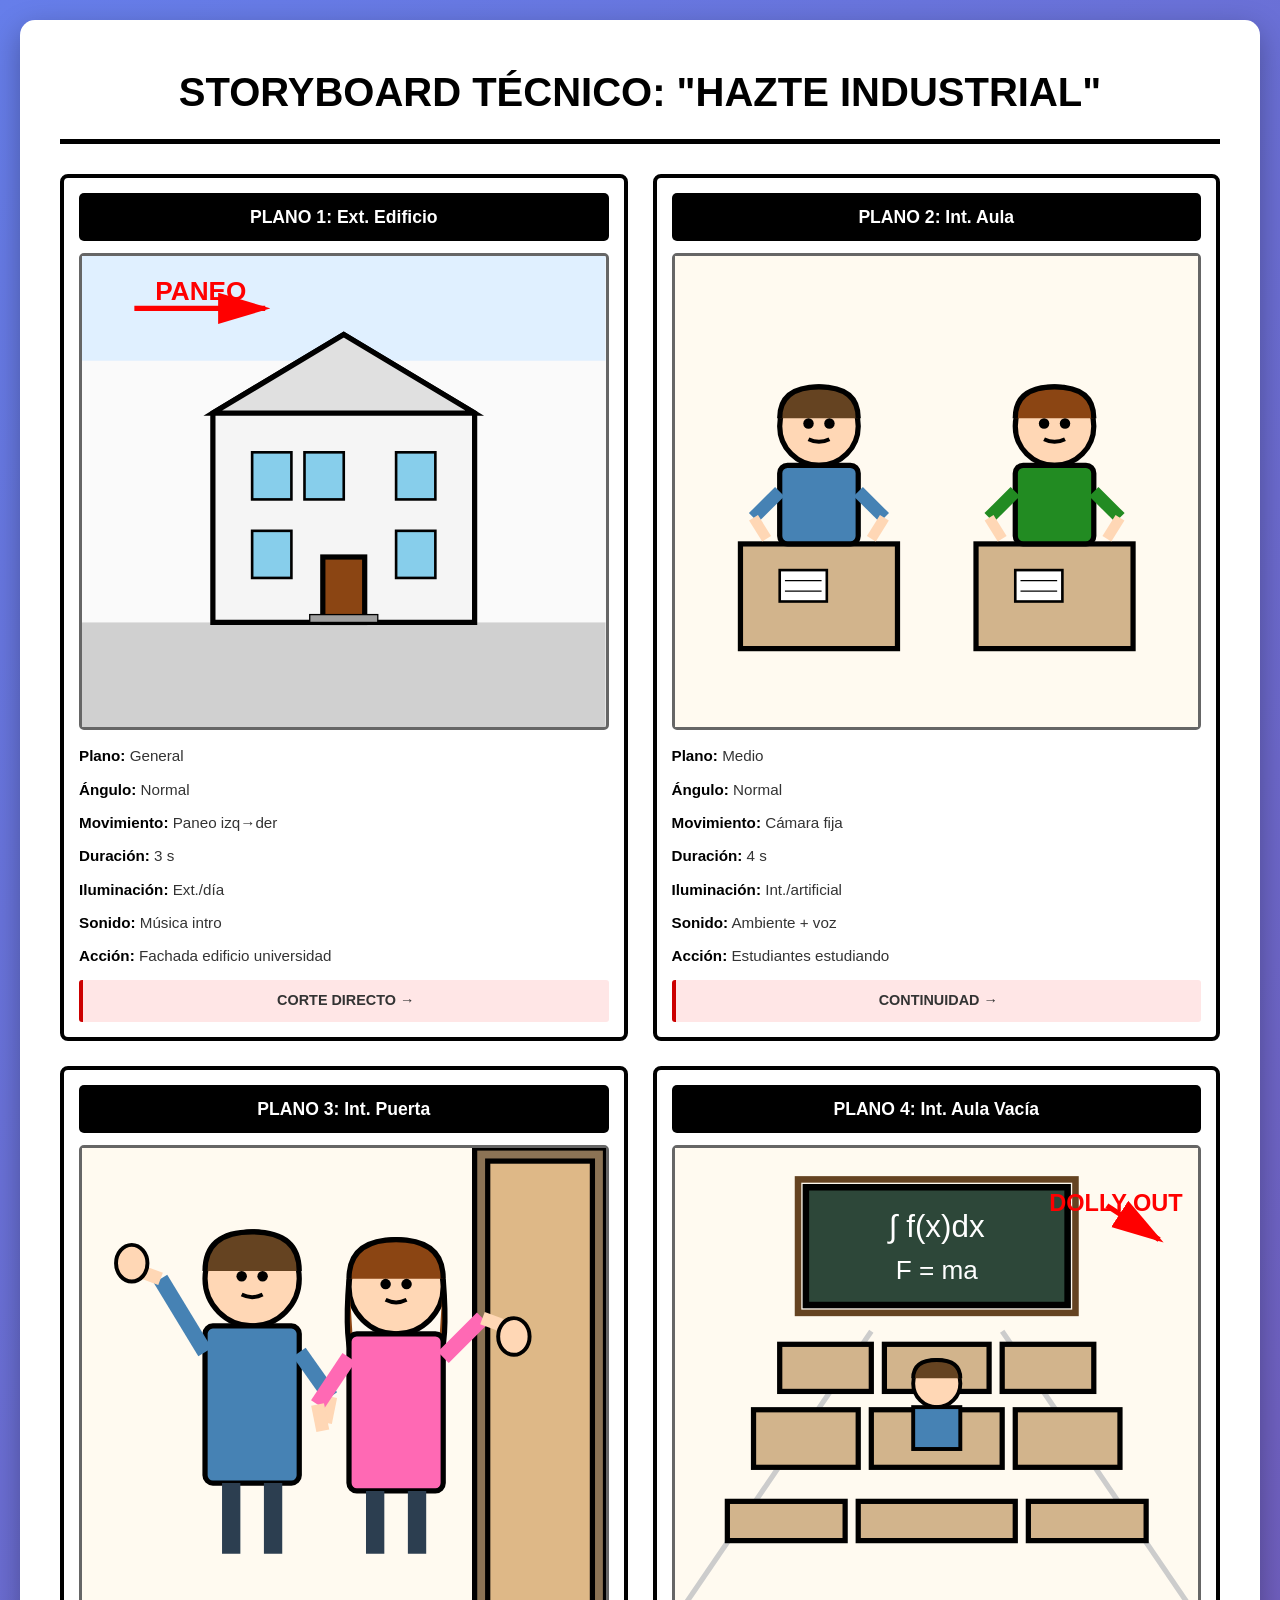
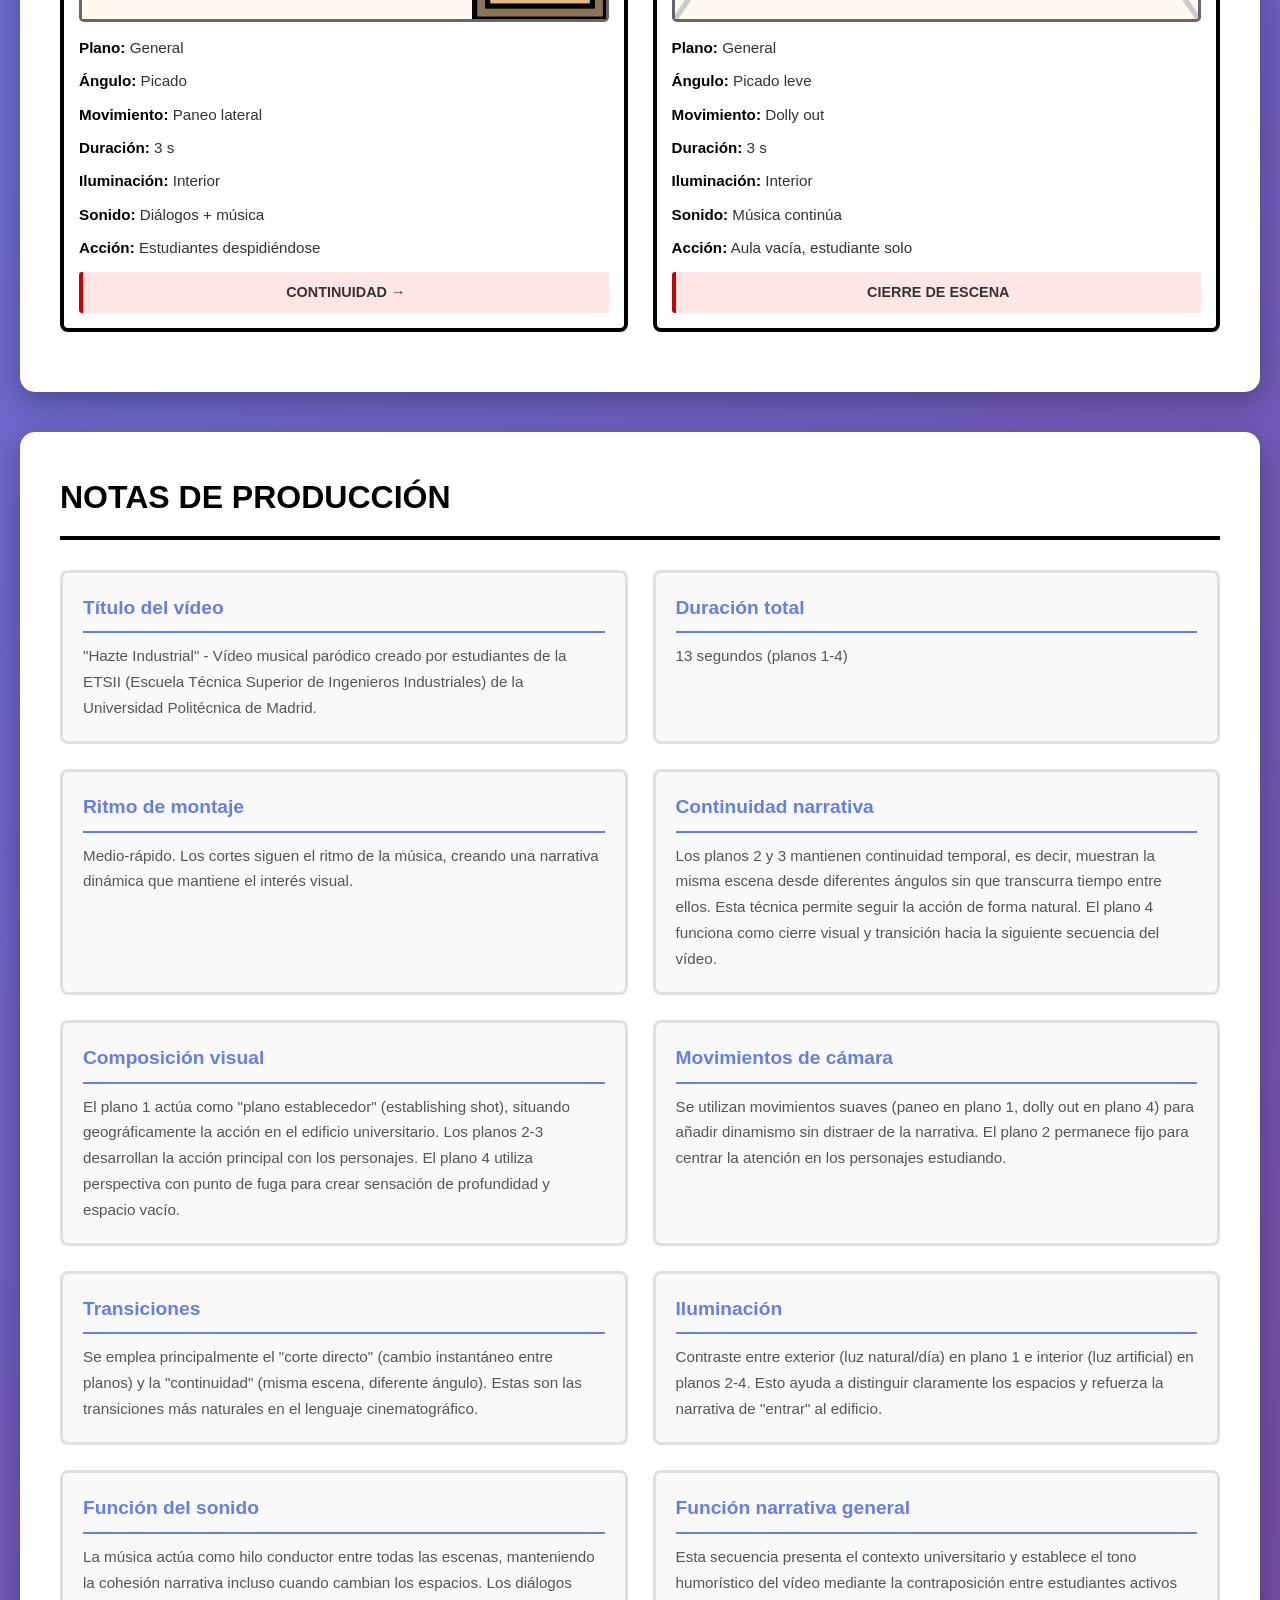
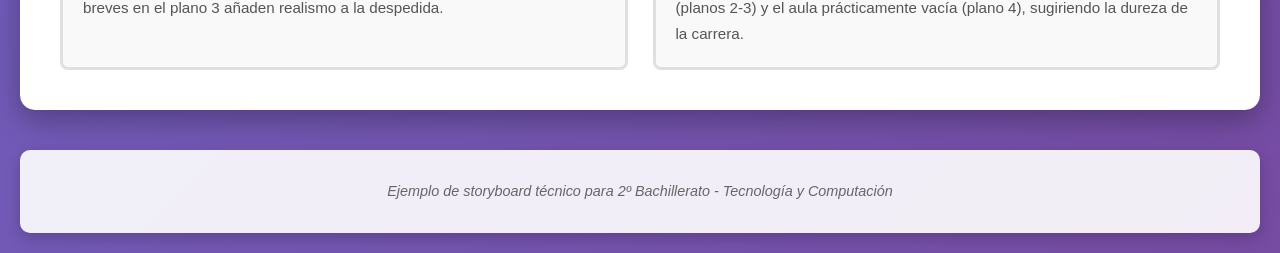
==== index.html @ 866056e3 "Add files via upload" ====
<!DOCTYPE html>
<html lang="es">
<head>
    <meta charset="UTF-8">
    <meta name="viewport" content="width=device-width, initial-scale=1.0">
    <title>Storyboard Técnico: "Hazte Industrial"</title>
    <link rel="stylesheet" href="styles.css">
</head>
<body>
    <div class="container">
        <!-- PÁGINA 1: VIÑETAS -->
        <section class="pagina-vinetas">
            <h1>STORYBOARD TÉCNICO: "Hazte Industrial"</h1>

            <div class="vinetas-container">
                <!-- VIÑETA 1 -->
                <div class="vineta">
                    <div class="vineta-header">PLANO 1: Ext. Edificio</div>
                    <div class="dibujo-container">
                        <svg viewBox="0 0 200 180">
                            <!-- Cielo -->
                            <rect x="0" y="0" width="200" height="40" fill="#e0f0ff"/>
                            <!-- Suelo -->
                            <rect x="0" y="140" width="200" height="40" fill="#d0d0d0"/>
                            <!-- Edificio -->
                            <polygon points="50,140 50,60 100,30 150,60 150,140" fill="#f5f5f5" stroke="#000" stroke-width="2"/>
                            <polygon points="50,60 100,30 150,60" fill="#e0e0e0" stroke="#000" stroke-width="2"/>
                            <!-- Ventanas -->
                            <rect x="65" y="75" width="15" height="18" fill="#87ceeb" stroke="#000" stroke-width="1"/>
                            <rect x="85" y="75" width="15" height="18" fill="#87ceeb" stroke="#000" stroke-width="1"/>
                            <rect x="120" y="75" width="15" height="18" fill="#87ceeb" stroke="#000" stroke-width="1"/>
                            <rect x="65" y="105" width="15" height="18" fill="#87ceeb" stroke="#000" stroke-width="1"/>
                            <rect x="120" y="105" width="15" height="18" fill="#87ceeb" stroke="#000" stroke-width="1"/>
                            <!-- Puerta -->
                            <rect x="92" y="115" width="16" height="25" fill="#8b4513" stroke="#000" stroke-width="2"/>
                            <!-- Escaleras -->
                            <rect x="87" y="137" width="26" height="3" fill="#a0a0a0" stroke="#000" stroke-width="0.5"/>
                            <!-- Flecha paneo -->
                            <line x1="20" y1="20" x2="70" y2="20" stroke="#f00" stroke-width="2" marker-end="url(#arrow1)"/>
                            <text x="28" y="17" fill="#f00" font-size="10" font-weight="bold">PANEO</text>
                            <defs>
                                <marker id="arrow1" markerWidth="10" markerHeight="10" refX="9" refY="3" orient="auto">
                                    <polygon points="0 0, 10 3, 0 6" fill="#f00"/>
                                </marker>
                            </defs>
                        </svg>
                    </div>
                    <div class="vineta-info">
                        <p><strong>Plano:</strong> General</p>
                        <p><strong>Ángulo:</strong> Normal</p>
                        <p><strong>Movimiento:</strong> Paneo izq→der</p>
                        <p><strong>Duración:</strong> 3 s</p>
                        <p><strong>Iluminación:</strong> Ext./día</p>
                        <p><strong>Sonido:</strong> Música intro</p>
                        <p><strong>Acción:</strong> Fachada edificio universidad</p>
                        <div class="transicion">CORTE DIRECTO →</div>
                    </div>
                </div>

                <!-- VIÑETA 2 -->
                <div class="vineta">
                    <div class="vineta-header">PLANO 2: Int. Aula</div>
                    <div class="dibujo-container">
                        <svg viewBox="0 0 200 180">
                            <!-- Fondo -->
                            <rect x="0" y="0" width="200" height="180" fill="#fffaf0"/>
                            <!-- Mesa izq -->
                            <rect x="25" y="110" width="60" height="40" fill="#d2b48c" stroke="#000" stroke-width="2"/>
                            <!-- Mesa der -->
                            <rect x="115" y="110" width="60" height="40" fill="#d2b48c" stroke="#000" stroke-width="2"/>
                            
                            <!-- Estudiante 1 -->
                            <circle cx="55" cy="65" r="15" fill="#ffd7b5" stroke="#000" stroke-width="2"/>
                            <path d="M 40 62 Q 40 50 55 50 Q 70 50 70 62" fill="#654321" stroke="#000" stroke-width="2"/>
                            <circle cx="51" cy="64" r="2" fill="#000"/>
                            <circle cx="59" cy="64" r="2" fill="#000"/>
                            <path d="M 51 70 Q 55 72 59 70" stroke="#000" stroke-width="1.5" fill="none"/>
                            <rect x="40" y="80" width="30" height="30" fill="#4682b4" stroke="#000" stroke-width="2" rx="3"/>
                            <line x1="40" y1="90" x2="30" y2="100" stroke="#4682b4" stroke-width="5"/>
                            <line x1="30" y1="100" x2="35" y2="108" stroke="#ffd7b5" stroke-width="4"/>
                            <line x1="70" y1="90" x2="80" y2="100" stroke="#4682b4" stroke-width="5"/>
                            <line x1="80" y1="100" x2="75" y2="108" stroke="#ffd7b5" stroke-width="4"/>
                            
                            <!-- Estudiante 2 -->
                            <circle cx="145" cy="65" r="15" fill="#ffd7b5" stroke="#000" stroke-width="2"/>
                            <path d="M 130 62 Q 130 50 145 50 Q 160 50 160 62" fill="#8b4513" stroke="#000" stroke-width="2"/>
                            <circle cx="141" cy="64" r="2" fill="#000"/>
                            <circle cx="149" cy="64" r="2" fill="#000"/>
                            <path d="M 141 70 Q 145 72 149 70" stroke="#000" stroke-width="1.5" fill="none"/>
                            <rect x="130" y="80" width="30" height="30" fill="#228b22" stroke="#000" stroke-width="2" rx="3"/>
                            <line x1="130" y1="90" x2="120" y2="100" stroke="#228b22" stroke-width="5"/>
                            <line x1="120" y1="100" x2="125" y2="108" stroke="#ffd7b5" stroke-width="4"/>
                            <line x1="160" y1="90" x2="170" y2="100" stroke="#228b22" stroke-width="5"/>
                            <line x1="170" y1="100" x2="165" y2="108" stroke="#ffd7b5" stroke-width="4"/>
                            
                            <!-- Papeles -->
                            <rect x="40" y="120" width="18" height="12" fill="#fff" stroke="#000" stroke-width="1"/>
                            <rect x="130" y="120" width="18" height="12" fill="#fff" stroke="#000" stroke-width="1"/>
                            <line x1="42" y1="124" x2="56" y2="124" stroke="#000" stroke-width="0.5"/>
                            <line x1="42" y1="128" x2="56" y2="128" stroke="#000" stroke-width="0.5"/>
                            <line x1="132" y1="124" x2="146" y2="124" stroke="#000" stroke-width="0.5"/>
                            <line x1="132" y1="128" x2="146" y2="128" stroke="#000" stroke-width="0.5"/>
                        </svg>
                    </div>
                    <div class="vineta-info">
                        <p><strong>Plano:</strong> Medio</p>
                        <p><strong>Ángulo:</strong> Normal</p>
                        <p><strong>Movimiento:</strong> Cámara fija</p>
                        <p><strong>Duración:</strong> 4 s</p>
                        <p><strong>Iluminación:</strong> Int./artificial</p>
                        <p><strong>Sonido:</strong> Ambiente + voz</p>
                        <p><strong>Acción:</strong> Estudiantes estudiando</p>
                        <div class="transicion">CONTINUIDAD →</div>
                    </div>
                </div>

                <!-- VIÑETA 3 -->
                <div class="vineta">
                    <div class="vineta-header">PLANO 3: Int. Puerta</div>
                    <div class="dibujo-container">
                        <svg viewBox="0 0 200 180">
                            <!-- Fondo -->
                            <rect x="0" y="0" width="200" height="180" fill="#fffaf0"/>
                            <!-- Puerta -->
                            <rect x="150" y="0" width="50" height="180" fill="#8b7355" stroke="#000" stroke-width="2"/>
                            <rect x="155" y="5" width="40" height="170" fill="#deb887" stroke="#000" stroke-width="2"/>
                            
                            <!-- Chico izq -->
                            <circle cx="65" cy="50" r="18" fill="#ffd7b5" stroke="#000" stroke-width="2"/>
                            <path d="M 47 47 Q 47 32 65 32 Q 83 32 83 47" fill="#654321" stroke="#000" stroke-width="2"/>
                            <circle cx="61" cy="49" r="2" fill="#000"/>
                            <circle cx="69" cy="49" r="2" fill="#000"/>
                            <path d="M 61 56 Q 65 58 69 56" stroke="#000" stroke-width="1.5" fill="none"/>
                            <rect x="47" y="68" width="36" height="60" fill="#4682b4" stroke="#000" stroke-width="2" rx="3"/>
                            <!-- Brazo saludando -->
                            <line x1="47" y1="78" x2="30" y2="50" stroke="#4682b4" stroke-width="6"/>
                            <line x1="30" y1="50" x2="22" y2="47" stroke="#ffd7b5" stroke-width="5"/>
                            <ellipse cx="19" cy="44" rx="6" ry="7" fill="#ffd7b5" stroke="#000" stroke-width="1.5"/>
                            <line x1="83" y1="78" x2="95" y2="95" stroke="#4682b4" stroke-width="6"/>
                            <line x1="95" y1="95" x2="93" y2="105" stroke="#ffd7b5" stroke-width="5"/>
                            <!-- Piernas -->
                            <line x1="57" y1="128" x2="57" y2="155" stroke="#2c3e50" stroke-width="7"/>
                            <line x1="73" y1="128" x2="73" y2="155" stroke="#2c3e50" stroke-width="7"/>
                            
                            <!-- Chica der -->
                            <circle cx="120" cy="53" r="18" fill="#ffd7b5" stroke="#000" stroke-width="2"/>
                            <path d="M 102 50 Q 102 35 120 35 Q 138 35 138 50" fill="#8b4513" stroke="#000" stroke-width="2"/>
                            <path d="M 102 50 Q 100 75 104 82" fill="#8b4513" stroke="#000" stroke-width="2"/>
                            <path d="M 138 50 Q 140 75 136 82" fill="#8b4513" stroke="#000" stroke-width="2"/>
                            <circle cx="116" cy="52" r="2" fill="#000"/>
                            <circle cx="124" cy="52" r="2" fill="#000"/>
                            <path d="M 116 58 Q 120 60 124 58" stroke="#000" stroke-width="1.5" fill="none"/>
                            <rect x="102" y="71" width="36" height="60" fill="#ff69b4" stroke="#000" stroke-width="2" rx="3"/>
                            <!-- Brazo saludando -->
                            <line x1="138" y1="80" x2="153" y2="65" stroke="#ff69b4" stroke-width="6"/>
                            <line x1="153" y1="65" x2="161" y2="68" stroke="#ffd7b5" stroke-width="5"/>
                            <ellipse cx="165" cy="72" rx="6" ry="7" fill="#ffd7b5" stroke="#000" stroke-width="1.5"/>
                            <line x1="102" y1="80" x2="90" y2="98" stroke="#ff69b4" stroke-width="6"/>
                            <line x1="90" y1="98" x2="92" y2="108" stroke="#ffd7b5" stroke-width="5"/>
                            <!-- Piernas -->
                            <line x1="112" y1="131" x2="112" y2="155" stroke="#2c3e50" stroke-width="7"/>
                            <line x1="128" y1="131" x2="128" y2="155" stroke="#2c3e50" stroke-width="7"/>
                        </svg>
                    </div>
                    <div class="vineta-info">
                        <p><strong>Plano:</strong> General</p>
                        <p><strong>Ángulo:</strong> Picado</p>
                        <p><strong>Movimiento:</strong> Paneo lateral</p>
                        <p><strong>Duración:</strong> 3 s</p>
                        <p><strong>Iluminación:</strong> Interior</p>
                        <p><strong>Sonido:</strong> Diálogos + música</p>
                        <p><strong>Acción:</strong> Estudiantes despidiéndose</p>
                        <div class="transicion">CONTINUIDAD →</div>
                    </div>
                </div>

                <!-- VIÑETA 4 -->
                <div class="vineta">
                    <div class="vineta-header">PLANO 4: Int. Aula Vacía</div>
                    <div class="dibujo-container">
                        <svg viewBox="0 0 200 180">
                            <!-- Fondo -->
                            <rect x="0" y="0" width="200" height="180" fill="#fffaf0"/>
                            <!-- Pizarra -->
                            <rect x="50" y="15" width="100" height="45" fill="#2d4739" stroke="#000" stroke-width="2.5"/>
                            <rect x="47" y="12" width="106" height="51" fill="none" stroke="#654321" stroke-width="2.5"/>
                            <text x="100" y="34" text-anchor="middle" fill="#fff" font-size="12">∫ f(x)dx</text>
                            <text x="100" y="50" text-anchor="middle" fill="#fff" font-size="10">F = ma</text>
                            
                            <!-- Líneas perspectiva -->
                            <line x1="0" y1="180" x2="75" y2="70" stroke="#ccc" stroke-width="2"/>
                            <line x1="200" y1="180" x2="125" y2="70" stroke="#ccc" stroke-width="2"/>
                            
                            <!-- Pupitres fila 1 -->
                            <rect x="40" y="75" width="35" height="18" fill="#d2b48c" stroke="#000" stroke-width="2"/>
                            <rect x="80" y="75" width="40" height="18" fill="#d2b48c" stroke="#000" stroke-width="2"/>
                            <rect x="125" y="75" width="35" height="18" fill="#d2b48c" stroke="#000" stroke-width="2"/>
                            
                            <!-- Pupitres fila 2 -->
                            <rect x="30" y="100" width="40" height="22" fill="#d2b48c" stroke="#000" stroke-width="2"/>
                            <rect x="75" y="100" width="50" height="22" fill="#d2b48c" stroke="#000" stroke-width="2"/>
                            <rect x="130" y="100" width="40" height="22" fill="#d2b48c" stroke="#000" stroke-width="2"/>
                            
                            <!-- Pupitres fila 3 -->
                            <rect x="20" y="135" width="45" height="15" fill="#d2b48c" stroke="#000" stroke-width="2"/>
                            <rect x="70" y="135" width="60" height="15" fill="#d2b48c" stroke="#000" stroke-width="2"/>
                            <rect x="135" y="135" width="45" height="15" fill="#d2b48c" stroke="#000" stroke-width="2"/>
                            
                            <!-- Estudiante solo -->
                            <circle cx="100" cy="90" r="9" fill="#ffd7b5" stroke="#000" stroke-width="1.5"/>
                            <path d="M 91 88 Q 91 81 100 81 Q 109 81 109 88" fill="#654321" stroke="#000" stroke-width="1.5"/>
                            <rect x="91" y="99" width="18" height="16" fill="#4682b4" stroke="#000" stroke-width="1.5"/>
                            
                            <!-- Flecha dolly -->
                            <line x1="165" y1="22" x2="185" y2="35" stroke="#f00" stroke-width="2" marker-end="url(#arrow4)"/>
                            <text x="143" y="24" fill="#f00" font-size="9" font-weight="bold">DOLLY OUT</text>
                            <defs>
                                <marker id="arrow4" markerWidth="10" markerHeight="10" refX="9" refY="3" orient="auto">
                                    <polygon points="0 0, 10 3, 0 6" fill="#f00"/>
                                </marker>
                            </defs>
                        </svg>
                    </div>
                    <div class="vineta-info">
                        <p><strong>Plano:</strong> General</p>
                        <p><strong>Ángulo:</strong> Picado leve</p>
                        <p><strong>Movimiento:</strong> Dolly out</p>
                        <p><strong>Duración:</strong> 3 s</p>
                        <p><strong>Iluminación:</strong> Interior</p>
                        <p><strong>Sonido:</strong> Música continúa</p>
                        <p><strong>Acción:</strong> Aula vacía, estudiante solo</p>
                        <div class="transicion">CIERRE DE ESCENA</div>
                    </div>
                </div>
            </div>
        </section>

        <!-- SECCIÓN: NOTAS DE PRODUCCIÓN -->
        <section class="pagina-notas">
            <h2>Notas de Producción</h2>
            <div class="notas-grid">
                <div class="nota-item">
                    <h3>Título del vídeo</h3>
                    <p>"Hazte Industrial" - Vídeo musical paródico creado por estudiantes de la ETSII (Escuela Técnica Superior de Ingenieros Industriales) de la Universidad Politécnica de Madrid.</p>
                </div>

                <div class="nota-item">
                    <h3>Duración total</h3>
                    <p>13 segundos (planos 1-4)</p>
                </div>

                <div class="nota-item">
                    <h3>Ritmo de montaje</h3>
                    <p>Medio-rápido. Los cortes siguen el ritmo de la música, creando una narrativa dinámica que mantiene el interés visual.</p>
                </div>

                <div class="nota-item">
                    <h3>Continuidad narrativa</h3>
                    <p>Los planos 2 y 3 mantienen continuidad temporal, es decir, muestran la misma escena desde diferentes ángulos sin que transcurra tiempo entre ellos. Esta técnica permite seguir la acción de forma natural. El plano 4 funciona como cierre visual y transición hacia la siguiente secuencia del vídeo.</p>
                </div>

                <div class="nota-item">
                    <h3>Composición visual</h3>
                    <p>El plano 1 actúa como "plano establecedor" (establishing shot), situando geográficamente la acción en el edificio universitario. Los planos 2-3 desarrollan la acción principal con los personajes. El plano 4 utiliza perspectiva con punto de fuga para crear sensación de profundidad y espacio vacío.</p>
                </div>

                <div class="nota-item">
                    <h3>Movimientos de cámara</h3>
                    <p>Se utilizan movimientos suaves (paneo en plano 1, dolly out en plano 4) para añadir dinamismo sin distraer de la narrativa. El plano 2 permanece fijo para centrar la atención en los personajes estudiando.</p>
                </div>

                <div class="nota-item">
                    <h3>Transiciones</h3>
                    <p>Se emplea principalmente el "corte directo" (cambio instantáneo entre planos) y la "continuidad" (misma escena, diferente ángulo). Estas son las transiciones más naturales en el lenguaje cinematográfico.</p>
                </div>

                <div class="nota-item">
                    <h3>Iluminación</h3>
                    <p>Contraste entre exterior (luz natural/día) en plano 1 e interior (luz artificial) en planos 2-4. Esto ayuda a distinguir claramente los espacios y refuerza la narrativa de "entrar" al edificio.</p>
                </div>

                <div class="nota-item">
                    <h3>Función del sonido</h3>
                    <p>La música actúa como hilo conductor entre todas las escenas, manteniendo la cohesión narrativa incluso cuando cambian los espacios. Los diálogos breves en el plano 3 añaden realismo a la despedida.</p>
                </div>

                <div class="nota-item">
                    <h3>Función narrativa general</h3>
                    <p>Esta secuencia presenta el contexto universitario y establece el tono humorístico del vídeo mediante la contraposición entre estudiantes activos (planos 2-3) y el aula prácticamente vacía (plano 4), sugiriendo la dureza de la carrera.</p>
                </div>
            </div>
        </section>

        <footer>
            <p>Ejemplo de storyboard técnico para 2º Bachillerato - Tecnología y Computación</p>
        </footer>
    </div>
</body>
</html>
---- styles.css ----
* {
    margin: 0;
    padding: 0;
    box-sizing: border-box;
}

body {
    font-family: 'Arial', 'Helvetica', sans-serif;
    background: linear-gradient(135deg, #667eea 0%, #764ba2 100%);
    color: #333;
    line-height: 1.6;
}

.container {
    max-width: 1600px;
    margin: 0 auto;
    padding: 20px;
}

/* PÁGINA DE VIÑETAS */
.pagina-vinetas {
    background-color: #fff;
    border-radius: 15px;
    padding: 40px;
    margin-bottom: 40px;
    box-shadow: 0 10px 30px rgba(0, 0, 0, 0.3);
}

h1 {
    text-align: center;
    font-size: 2.5rem;
    margin-bottom: 30px;
    text-transform: uppercase;
    border-bottom: 5px solid #000;
    padding-bottom: 15px;
    color: #000;
}

.vinetas-container {
    display: grid;
    grid-template-columns: repeat(4, 1fr);
    gap: 25px;
    margin-bottom: 20px;
}

.vineta {
    border: 4px solid #000;
    background-color: #fff;
    padding: 15px;
    border-radius: 8px;
    transition: transform 0.3s ease, box-shadow 0.3s ease;
}

.vineta:hover {
    transform: translateY(-5px);
    box-shadow: 0 8px 20px rgba(0, 0, 0, 0.2);
}

.vineta-header {
    font-weight: bold;
    font-size: 1.1rem;
    margin-bottom: 12px;
    background-color: #000;
    color: #fff;
    padding: 10px;
    text-align: center;
    border-radius: 5px;
}

.dibujo-container {
    border: 3px solid #666;
    background-color: #fafafa;
    min-height: 400px;
    margin-bottom: 12px;
    display: flex;
    align-items: center;
    justify-content: center;
    border-radius: 5px;
}

.dibujo-container svg {
    width: 100%;
    height: 100%;
}

.vineta-info {
    font-size: 0.95rem;
    line-height: 1.8;
}

.vineta-info p {
    margin: 6px 0;
}

.vineta-info strong {
    font-weight: bold;
    color: #000;
}

.transicion {
    background-color: #ffe6e6;
    padding: 8px;
    margin-top: 10px;
    border-left: 4px solid #c00;
    font-weight: bold;
    font-size: 0.9rem;
    text-align: center;
    border-radius: 3px;
}

/* PÁGINA DE NOTAS */
.pagina-notas {
    background-color: #fff;
    border-radius: 15px;
    padding: 40px;
    margin-bottom: 40px;
    box-shadow: 0 10px 30px rgba(0, 0, 0, 0.3);
}

.pagina-notas h2 {
    font-size: 2rem;
    margin-bottom: 30px;
    border-bottom: 4px solid #000;
    padding-bottom: 12px;
    text-transform: uppercase;
    color: #000;
}

.notas-grid {
    display: grid;
    grid-template-columns: repeat(2, 1fr);
    gap: 25px;
}

.nota-item {
    background-color: #f9f9f9;
    border: 3px solid #e0e0e0;
    border-radius: 8px;
    padding: 20px;
    transition: transform 0.3s ease, box-shadow 0.3s ease;
}

.nota-item:hover {
    transform: translateY(-3px);
    box-shadow: 0 5px 15px rgba(0, 0, 0, 0.1);
    border-color: #667eea;
}

.nota-item h3 {
    font-size: 1.2rem;
    margin-bottom: 10px;
    color: #667eea;
    border-bottom: 2px solid #667eea;
    padding-bottom: 8px;
}

.nota-item p {
    font-size: 0.95rem;
    line-height: 1.7;
    color: #555;
}

/* FOOTER */
footer {
    text-align: center;
    padding: 30px;
    background-color: rgba(255, 255, 255, 0.9);
    border-radius: 10px;
    margin-top: 20px;
    box-shadow: 0 5px 15px rgba(0, 0, 0, 0.2);
}

footer p {
    font-size: 0.9rem;
    color: #666;
    font-style: italic;
}

/* RESPONSIVE DESIGN */
@media (max-width: 1400px) {
    .vinetas-container {
        grid-template-columns: repeat(2, 1fr);
    }
}

@media (max-width: 768px) {
    .vinetas-container {
        grid-template-columns: 1fr;
    }
    
    .notas-grid {
        grid-template-columns: 1fr;
    }
    
    h1 {
        font-size: 1.8rem;
    }
    
    .pagina-vinetas,
    .pagina-notas {
        padding: 20px;
    }
    
    .dibujo-container {
        min-height: 300px;
    }
}

@media (max-width: 480px) {
    .container {
        padding: 10px;
    }
    
    h1 {
        font-size: 1.4rem;
    }
    
    .vineta-header {
        font-size: 0.9rem;
    }
    
    .vineta-info {
        font-size: 0.85rem;
    }
}

/* ANIMACIONES */
@keyframes fadeIn {
    from {
        opacity: 0;
        transform: translateY(20px);
    }
    to {
        opacity: 1;
        transform: translateY(0);
    }
}

.vineta,
.nota-item {
    animation: fadeIn 0.5s ease-in-out;
}

/* IMPRESIÓN */
@media print {
    body {
        background: white;
    }
    
    .pagina-vinetas,
    .pagina-notas {
        box-shadow: none;
        page-break-inside: avoid;
    }
    
    .vineta:hover,
    .nota-item:hover {
        transform: none;
        box-shadow: none;
    }
}
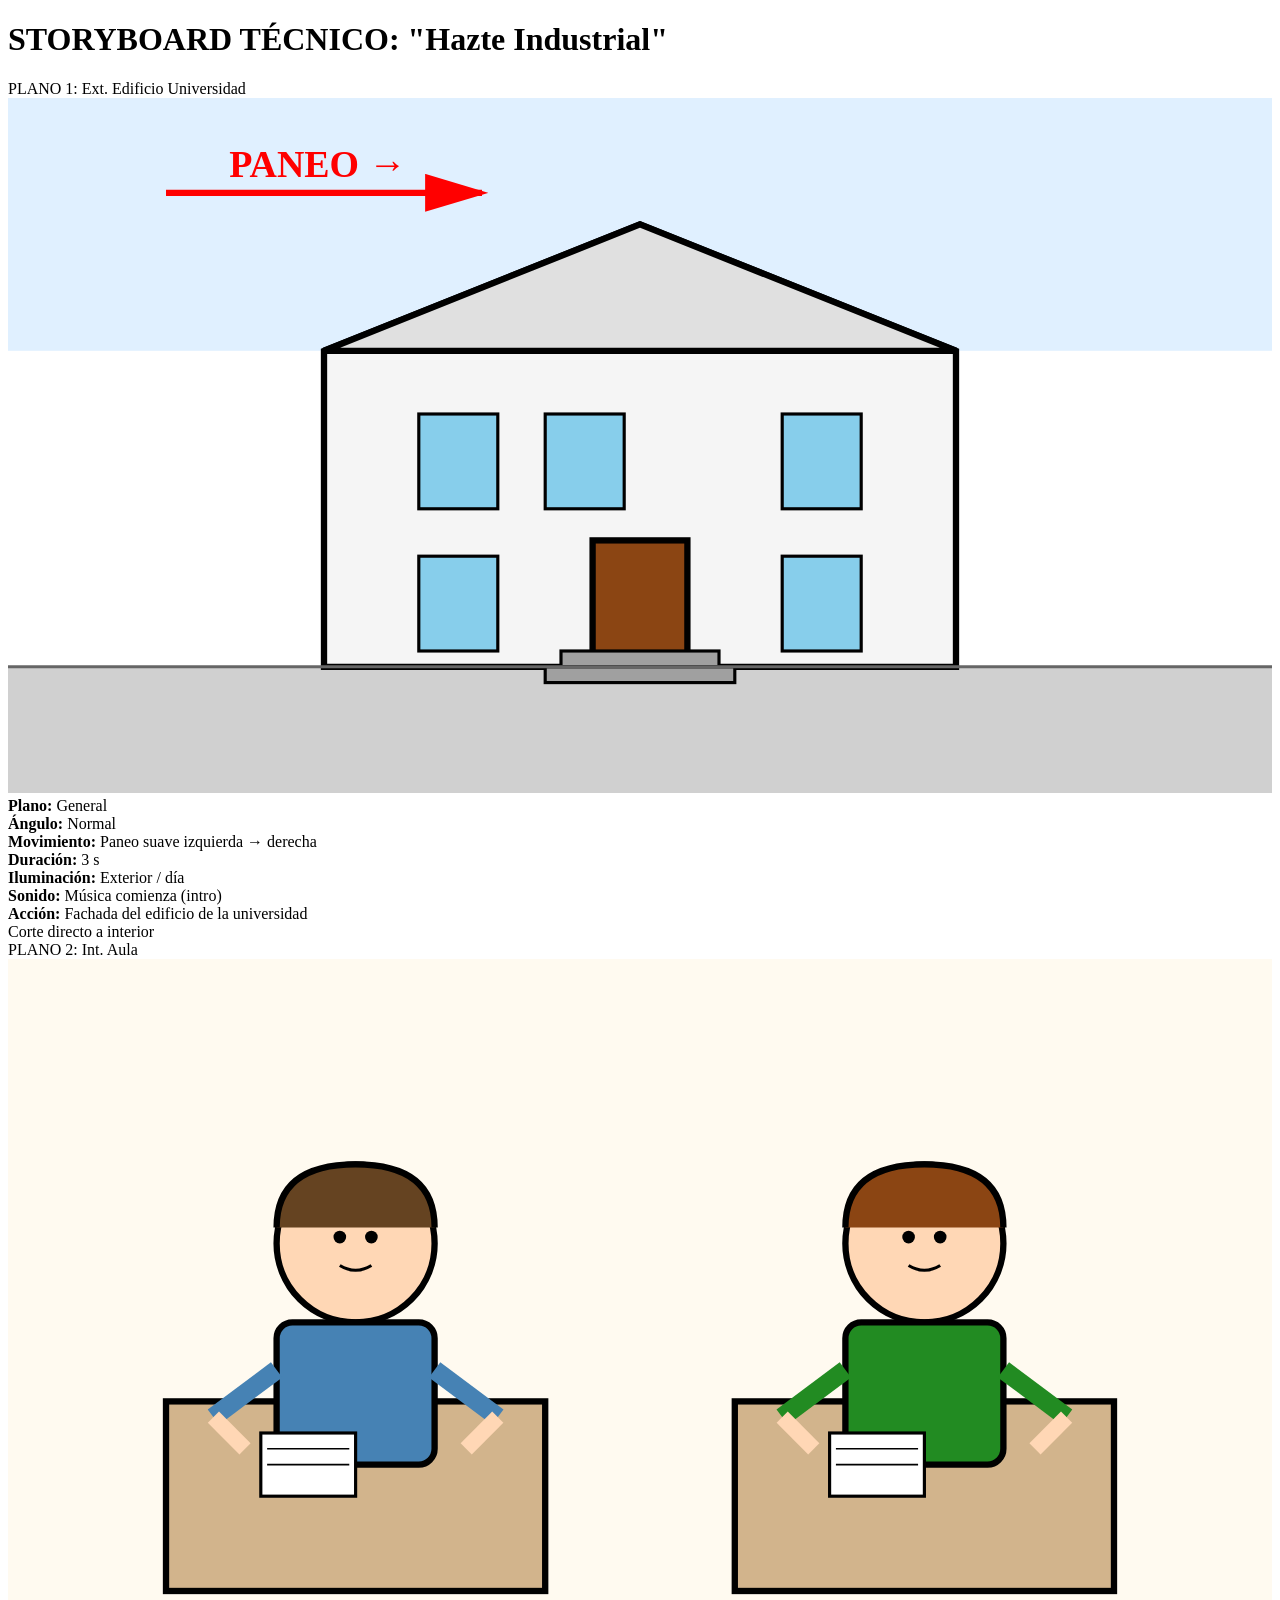
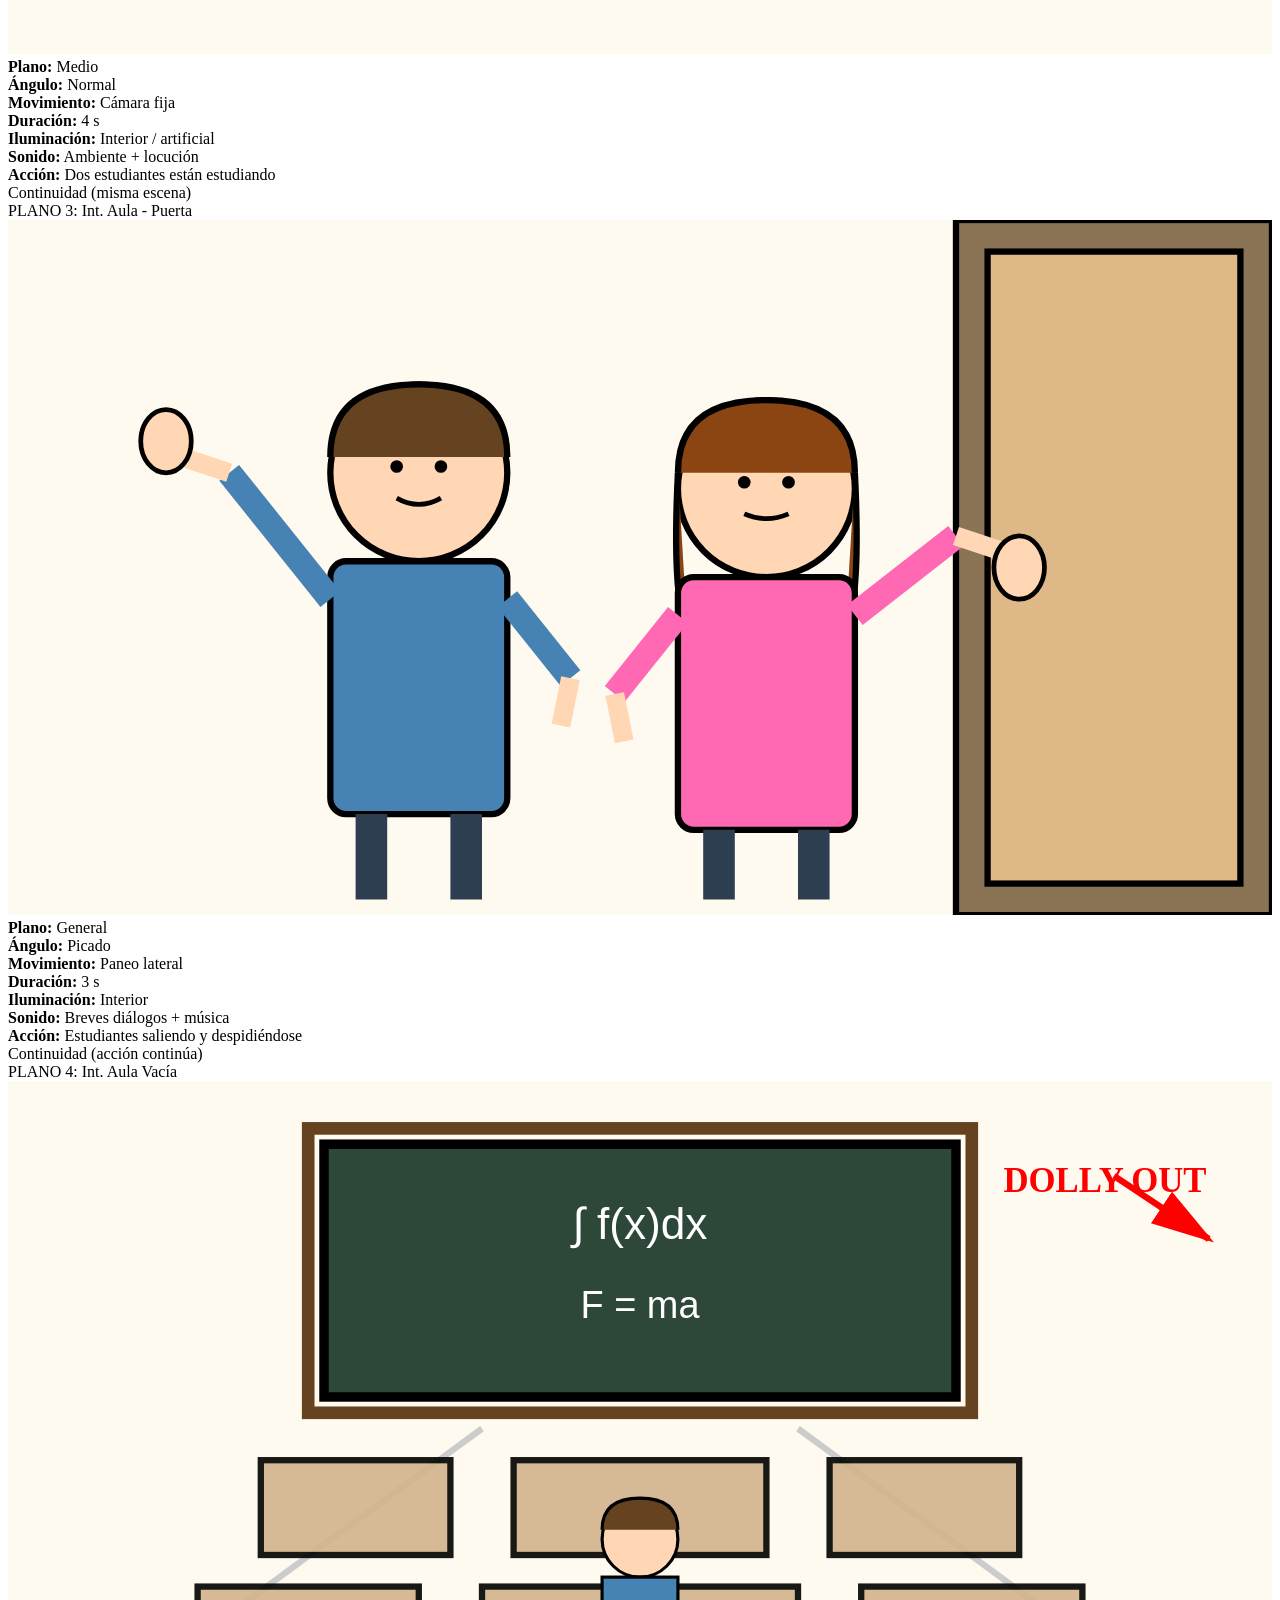
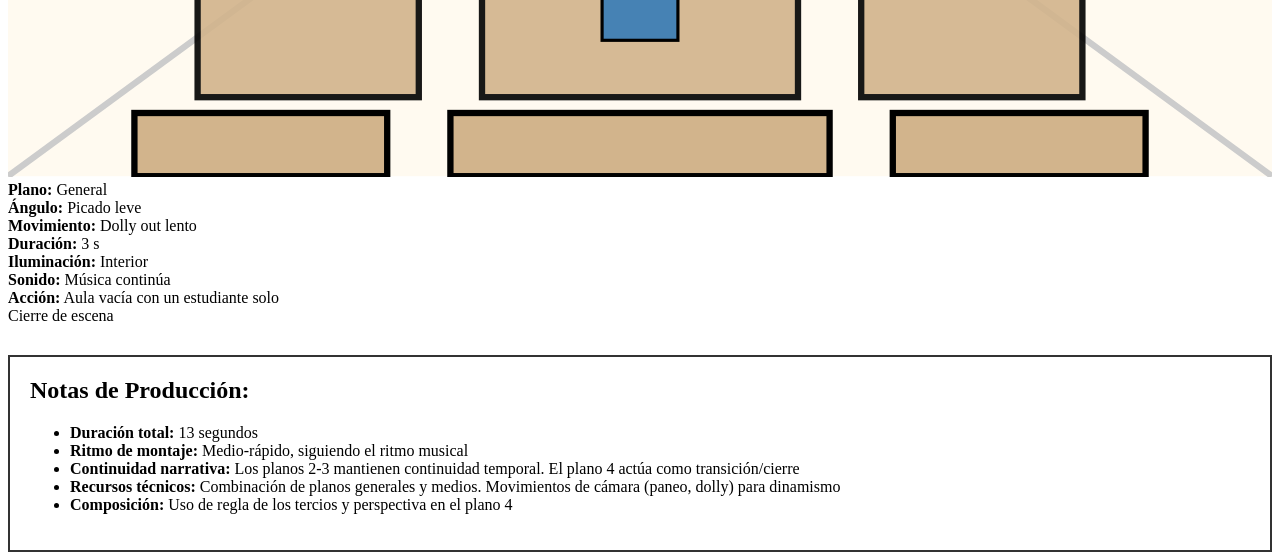
==== commit 29dde202: "Update index.html" ====
--- a/index.html
+++ b/index.html
@@ -4,296 +4,270 @@
     <meta charset="UTF-8">
     <meta name="viewport" content="width=device-width, initial-scale=1.0">
     <title>Storyboard Técnico: "Hazte Industrial"</title>
-    <link rel="stylesheet" href="styles.css">
 </head>
 <body>
+    <h1>STORYBOARD TÉCNICO: "Hazte Industrial"</h1>
+
     <div class="container">
-        <!-- PÁGINA 1: VIÑETAS -->
-        <section class="pagina-vinetas">
-            <h1>STORYBOARD TÉCNICO: "Hazte Industrial"</h1>
-
-            <div class="vinetas-container">
-                <!-- VIÑETA 1 -->
-                <div class="vineta">
-                    <div class="vineta-header">PLANO 1: Ext. Edificio</div>
-                    <div class="dibujo-container">
-                        <svg viewBox="0 0 200 180">
-                            <!-- Cielo -->
-                            <rect x="0" y="0" width="200" height="40" fill="#e0f0ff"/>
-                            <!-- Suelo -->
-                            <rect x="0" y="140" width="200" height="40" fill="#d0d0d0"/>
-                            <!-- Edificio -->
-                            <polygon points="50,140 50,60 100,30 150,60 150,140" fill="#f5f5f5" stroke="#000" stroke-width="2"/>
-                            <polygon points="50,60 100,30 150,60" fill="#e0e0e0" stroke="#000" stroke-width="2"/>
-                            <!-- Ventanas -->
-                            <rect x="65" y="75" width="15" height="18" fill="#87ceeb" stroke="#000" stroke-width="1"/>
-                            <rect x="85" y="75" width="15" height="18" fill="#87ceeb" stroke="#000" stroke-width="1"/>
-                            <rect x="120" y="75" width="15" height="18" fill="#87ceeb" stroke="#000" stroke-width="1"/>
-                            <rect x="65" y="105" width="15" height="18" fill="#87ceeb" stroke="#000" stroke-width="1"/>
-                            <rect x="120" y="105" width="15" height="18" fill="#87ceeb" stroke="#000" stroke-width="1"/>
-                            <!-- Puerta -->
-                            <rect x="92" y="115" width="16" height="25" fill="#8b4513" stroke="#000" stroke-width="2"/>
-                            <!-- Escaleras -->
-                            <rect x="87" y="137" width="26" height="3" fill="#a0a0a0" stroke="#000" stroke-width="0.5"/>
-                            <!-- Flecha paneo -->
-                            <line x1="20" y1="20" x2="70" y2="20" stroke="#f00" stroke-width="2" marker-end="url(#arrow1)"/>
-                            <text x="28" y="17" fill="#f00" font-size="10" font-weight="bold">PANEO</text>
-                            <defs>
-                                <marker id="arrow1" markerWidth="10" markerHeight="10" refX="9" refY="3" orient="auto">
-                                    <polygon points="0 0, 10 3, 0 6" fill="#f00"/>
-                                </marker>
-                            </defs>
-                        </svg>
-                    </div>
-                    <div class="vineta-info">
-                        <p><strong>Plano:</strong> General</p>
-                        <p><strong>Ángulo:</strong> Normal</p>
-                        <p><strong>Movimiento:</strong> Paneo izq→der</p>
-                        <p><strong>Duración:</strong> 3 s</p>
-                        <p><strong>Iluminación:</strong> Ext./día</p>
-                        <p><strong>Sonido:</strong> Música intro</p>
-                        <p><strong>Acción:</strong> Fachada edificio universidad</p>
-                        <div class="transicion">CORTE DIRECTO →</div>
-                    </div>
-                </div>
-
-                <!-- VIÑETA 2 -->
-                <div class="vineta">
-                    <div class="vineta-header">PLANO 2: Int. Aula</div>
-                    <div class="dibujo-container">
-                        <svg viewBox="0 0 200 180">
-                            <!-- Fondo -->
-                            <rect x="0" y="0" width="200" height="180" fill="#fffaf0"/>
-                            <!-- Mesa izq -->
-                            <rect x="25" y="110" width="60" height="40" fill="#d2b48c" stroke="#000" stroke-width="2"/>
-                            <!-- Mesa der -->
-                            <rect x="115" y="110" width="60" height="40" fill="#d2b48c" stroke="#000" stroke-width="2"/>
-                            
-                            <!-- Estudiante 1 -->
-                            <circle cx="55" cy="65" r="15" fill="#ffd7b5" stroke="#000" stroke-width="2"/>
-                            <path d="M 40 62 Q 40 50 55 50 Q 70 50 70 62" fill="#654321" stroke="#000" stroke-width="2"/>
-                            <circle cx="51" cy="64" r="2" fill="#000"/>
-                            <circle cx="59" cy="64" r="2" fill="#000"/>
-                            <path d="M 51 70 Q 55 72 59 70" stroke="#000" stroke-width="1.5" fill="none"/>
-                            <rect x="40" y="80" width="30" height="30" fill="#4682b4" stroke="#000" stroke-width="2" rx="3"/>
-                            <line x1="40" y1="90" x2="30" y2="100" stroke="#4682b4" stroke-width="5"/>
-                            <line x1="30" y1="100" x2="35" y2="108" stroke="#ffd7b5" stroke-width="4"/>
-                            <line x1="70" y1="90" x2="80" y2="100" stroke="#4682b4" stroke-width="5"/>
-                            <line x1="80" y1="100" x2="75" y2="108" stroke="#ffd7b5" stroke-width="4"/>
-                            
-                            <!-- Estudiante 2 -->
-                            <circle cx="145" cy="65" r="15" fill="#ffd7b5" stroke="#000" stroke-width="2"/>
-                            <path d="M 130 62 Q 130 50 145 50 Q 160 50 160 62" fill="#8b4513" stroke="#000" stroke-width="2"/>
-                            <circle cx="141" cy="64" r="2" fill="#000"/>
-                            <circle cx="149" cy="64" r="2" fill="#000"/>
-                            <path d="M 141 70 Q 145 72 149 70" stroke="#000" stroke-width="1.5" fill="none"/>
-                            <rect x="130" y="80" width="30" height="30" fill="#228b22" stroke="#000" stroke-width="2" rx="3"/>
-                            <line x1="130" y1="90" x2="120" y2="100" stroke="#228b22" stroke-width="5"/>
-                            <line x1="120" y1="100" x2="125" y2="108" stroke="#ffd7b5" stroke-width="4"/>
-                            <line x1="160" y1="90" x2="170" y2="100" stroke="#228b22" stroke-width="5"/>
-                            <line x1="170" y1="100" x2="165" y2="108" stroke="#ffd7b5" stroke-width="4"/>
-                            
-                            <!-- Papeles -->
-                            <rect x="40" y="120" width="18" height="12" fill="#fff" stroke="#000" stroke-width="1"/>
-                            <rect x="130" y="120" width="18" height="12" fill="#fff" stroke="#000" stroke-width="1"/>
-                            <line x1="42" y1="124" x2="56" y2="124" stroke="#000" stroke-width="0.5"/>
-                            <line x1="42" y1="128" x2="56" y2="128" stroke="#000" stroke-width="0.5"/>
-                            <line x1="132" y1="124" x2="146" y2="124" stroke="#000" stroke-width="0.5"/>
-                            <line x1="132" y1="128" x2="146" y2="128" stroke="#000" stroke-width="0.5"/>
-                        </svg>
-                    </div>
-                    <div class="vineta-info">
-                        <p><strong>Plano:</strong> Medio</p>
-                        <p><strong>Ángulo:</strong> Normal</p>
-                        <p><strong>Movimiento:</strong> Cámara fija</p>
-                        <p><strong>Duración:</strong> 4 s</p>
-                        <p><strong>Iluminación:</strong> Int./artificial</p>
-                        <p><strong>Sonido:</strong> Ambiente + voz</p>
-                        <p><strong>Acción:</strong> Estudiantes estudiando</p>
-                        <div class="transicion">CONTINUIDAD →</div>
-                    </div>
-                </div>
-
-                <!-- VIÑETA 3 -->
-                <div class="vineta">
-                    <div class="vineta-header">PLANO 3: Int. Puerta</div>
-                    <div class="dibujo-container">
-                        <svg viewBox="0 0 200 180">
-                            <!-- Fondo -->
-                            <rect x="0" y="0" width="200" height="180" fill="#fffaf0"/>
-                            <!-- Puerta -->
-                            <rect x="150" y="0" width="50" height="180" fill="#8b7355" stroke="#000" stroke-width="2"/>
-                            <rect x="155" y="5" width="40" height="170" fill="#deb887" stroke="#000" stroke-width="2"/>
-                            
-                            <!-- Chico izq -->
-                            <circle cx="65" cy="50" r="18" fill="#ffd7b5" stroke="#000" stroke-width="2"/>
-                            <path d="M 47 47 Q 47 32 65 32 Q 83 32 83 47" fill="#654321" stroke="#000" stroke-width="2"/>
-                            <circle cx="61" cy="49" r="2" fill="#000"/>
-                            <circle cx="69" cy="49" r="2" fill="#000"/>
-                            <path d="M 61 56 Q 65 58 69 56" stroke="#000" stroke-width="1.5" fill="none"/>
-                            <rect x="47" y="68" width="36" height="60" fill="#4682b4" stroke="#000" stroke-width="2" rx="3"/>
-                            <!-- Brazo saludando -->
-                            <line x1="47" y1="78" x2="30" y2="50" stroke="#4682b4" stroke-width="6"/>
-                            <line x1="30" y1="50" x2="22" y2="47" stroke="#ffd7b5" stroke-width="5"/>
-                            <ellipse cx="19" cy="44" rx="6" ry="7" fill="#ffd7b5" stroke="#000" stroke-width="1.5"/>
-                            <line x1="83" y1="78" x2="95" y2="95" stroke="#4682b4" stroke-width="6"/>
-                            <line x1="95" y1="95" x2="93" y2="105" stroke="#ffd7b5" stroke-width="5"/>
-                            <!-- Piernas -->
-                            <line x1="57" y1="128" x2="57" y2="155" stroke="#2c3e50" stroke-width="7"/>
-                            <line x1="73" y1="128" x2="73" y2="155" stroke="#2c3e50" stroke-width="7"/>
-                            
-                            <!-- Chica der -->
-                            <circle cx="120" cy="53" r="18" fill="#ffd7b5" stroke="#000" stroke-width="2"/>
-                            <path d="M 102 50 Q 102 35 120 35 Q 138 35 138 50" fill="#8b4513" stroke="#000" stroke-width="2"/>
-                            <path d="M 102 50 Q 100 75 104 82" fill="#8b4513" stroke="#000" stroke-width="2"/>
-                            <path d="M 138 50 Q 140 75 136 82" fill="#8b4513" stroke="#000" stroke-width="2"/>
-                            <circle cx="116" cy="52" r="2" fill="#000"/>
-                            <circle cx="124" cy="52" r="2" fill="#000"/>
-                            <path d="M 116 58 Q 120 60 124 58" stroke="#000" stroke-width="1.5" fill="none"/>
-                            <rect x="102" y="71" width="36" height="60" fill="#ff69b4" stroke="#000" stroke-width="2" rx="3"/>
-                            <!-- Brazo saludando -->
-                            <line x1="138" y1="80" x2="153" y2="65" stroke="#ff69b4" stroke-width="6"/>
-                            <line x1="153" y1="65" x2="161" y2="68" stroke="#ffd7b5" stroke-width="5"/>
-                            <ellipse cx="165" cy="72" rx="6" ry="7" fill="#ffd7b5" stroke="#000" stroke-width="1.5"/>
-                            <line x1="102" y1="80" x2="90" y2="98" stroke="#ff69b4" stroke-width="6"/>
-                            <line x1="90" y1="98" x2="92" y2="108" stroke="#ffd7b5" stroke-width="5"/>
-                            <!-- Piernas -->
-                            <line x1="112" y1="131" x2="112" y2="155" stroke="#2c3e50" stroke-width="7"/>
-                            <line x1="128" y1="131" x2="128" y2="155" stroke="#2c3e50" stroke-width="7"/>
-                        </svg>
-                    </div>
-                    <div class="vineta-info">
-                        <p><strong>Plano:</strong> General</p>
-                        <p><strong>Ángulo:</strong> Picado</p>
-                        <p><strong>Movimiento:</strong> Paneo lateral</p>
-                        <p><strong>Duración:</strong> 3 s</p>
-                        <p><strong>Iluminación:</strong> Interior</p>
-                        <p><strong>Sonido:</strong> Diálogos + música</p>
-                        <p><strong>Acción:</strong> Estudiantes despidiéndose</p>
-                        <div class="transicion">CONTINUIDAD →</div>
-                    </div>
-                </div>
-
-                <!-- VIÑETA 4 -->
-                <div class="vineta">
-                    <div class="vineta-header">PLANO 4: Int. Aula Vacía</div>
-                    <div class="dibujo-container">
-                        <svg viewBox="0 0 200 180">
-                            <!-- Fondo -->
-                            <rect x="0" y="0" width="200" height="180" fill="#fffaf0"/>
-                            <!-- Pizarra -->
-                            <rect x="50" y="15" width="100" height="45" fill="#2d4739" stroke="#000" stroke-width="2.5"/>
-                            <rect x="47" y="12" width="106" height="51" fill="none" stroke="#654321" stroke-width="2.5"/>
-                            <text x="100" y="34" text-anchor="middle" fill="#fff" font-size="12">∫ f(x)dx</text>
-                            <text x="100" y="50" text-anchor="middle" fill="#fff" font-size="10">F = ma</text>
-                            
-                            <!-- Líneas perspectiva -->
-                            <line x1="0" y1="180" x2="75" y2="70" stroke="#ccc" stroke-width="2"/>
-                            <line x1="200" y1="180" x2="125" y2="70" stroke="#ccc" stroke-width="2"/>
-                            
-                            <!-- Pupitres fila 1 -->
-                            <rect x="40" y="75" width="35" height="18" fill="#d2b48c" stroke="#000" stroke-width="2"/>
-                            <rect x="80" y="75" width="40" height="18" fill="#d2b48c" stroke="#000" stroke-width="2"/>
-                            <rect x="125" y="75" width="35" height="18" fill="#d2b48c" stroke="#000" stroke-width="2"/>
-                            
-                            <!-- Pupitres fila 2 -->
-                            <rect x="30" y="100" width="40" height="22" fill="#d2b48c" stroke="#000" stroke-width="2"/>
-                            <rect x="75" y="100" width="50" height="22" fill="#d2b48c" stroke="#000" stroke-width="2"/>
-                            <rect x="130" y="100" width="40" height="22" fill="#d2b48c" stroke="#000" stroke-width="2"/>
-                            
-                            <!-- Pupitres fila 3 -->
-                            <rect x="20" y="135" width="45" height="15" fill="#d2b48c" stroke="#000" stroke-width="2"/>
-                            <rect x="70" y="135" width="60" height="15" fill="#d2b48c" stroke="#000" stroke-width="2"/>
-                            <rect x="135" y="135" width="45" height="15" fill="#d2b48c" stroke="#000" stroke-width="2"/>
-                            
-                            <!-- Estudiante solo -->
-                            <circle cx="100" cy="90" r="9" fill="#ffd7b5" stroke="#000" stroke-width="1.5"/>
-                            <path d="M 91 88 Q 91 81 100 81 Q 109 81 109 88" fill="#654321" stroke="#000" stroke-width="1.5"/>
-                            <rect x="91" y="99" width="18" height="16" fill="#4682b4" stroke="#000" stroke-width="1.5"/>
-                            
-                            <!-- Flecha dolly -->
-                            <line x1="165" y1="22" x2="185" y2="35" stroke="#f00" stroke-width="2" marker-end="url(#arrow4)"/>
-                            <text x="143" y="24" fill="#f00" font-size="9" font-weight="bold">DOLLY OUT</text>
-                            <defs>
-                                <marker id="arrow4" markerWidth="10" markerHeight="10" refX="9" refY="3" orient="auto">
-                                    <polygon points="0 0, 10 3, 0 6" fill="#f00"/>
-                                </marker>
-                            </defs>
-                        </svg>
-                    </div>
-                    <div class="vineta-info">
-                        <p><strong>Plano:</strong> General</p>
-                        <p><strong>Ángulo:</strong> Picado leve</p>
-                        <p><strong>Movimiento:</strong> Dolly out</p>
-                        <p><strong>Duración:</strong> 3 s</p>
-                        <p><strong>Iluminación:</strong> Interior</p>
-                        <p><strong>Sonido:</strong> Música continúa</p>
-                        <p><strong>Acción:</strong> Aula vacía, estudiante solo</p>
-                        <div class="transicion">CIERRE DE ESCENA</div>
-                    </div>
-                </div>
-            </div>
-        </section>
-
-        <!-- SECCIÓN: NOTAS DE PRODUCCIÓN -->
-        <section class="pagina-notas">
-            <h2>Notas de Producción</h2>
-            <div class="notas-grid">
-                <div class="nota-item">
-                    <h3>Título del vídeo</h3>
-                    <p>"Hazte Industrial" - Vídeo musical paródico creado por estudiantes de la ETSII (Escuela Técnica Superior de Ingenieros Industriales) de la Universidad Politécnica de Madrid.</p>
-                </div>
-
-                <div class="nota-item">
-                    <h3>Duración total</h3>
-                    <p>13 segundos (planos 1-4)</p>
-                </div>
-
-                <div class="nota-item">
-                    <h3>Ritmo de montaje</h3>
-                    <p>Medio-rápido. Los cortes siguen el ritmo de la música, creando una narrativa dinámica que mantiene el interés visual.</p>
-                </div>
-
-                <div class="nota-item">
-                    <h3>Continuidad narrativa</h3>
-                    <p>Los planos 2 y 3 mantienen continuidad temporal, es decir, muestran la misma escena desde diferentes ángulos sin que transcurra tiempo entre ellos. Esta técnica permite seguir la acción de forma natural. El plano 4 funciona como cierre visual y transición hacia la siguiente secuencia del vídeo.</p>
-                </div>
-
-                <div class="nota-item">
-                    <h3>Composición visual</h3>
-                    <p>El plano 1 actúa como "plano establecedor" (establishing shot), situando geográficamente la acción en el edificio universitario. Los planos 2-3 desarrollan la acción principal con los personajes. El plano 4 utiliza perspectiva con punto de fuga para crear sensación de profundidad y espacio vacío.</p>
-                </div>
-
-                <div class="nota-item">
-                    <h3>Movimientos de cámara</h3>
-                    <p>Se utilizan movimientos suaves (paneo en plano 1, dolly out en plano 4) para añadir dinamismo sin distraer de la narrativa. El plano 2 permanece fijo para centrar la atención en los personajes estudiando.</p>
-                </div>
-
-                <div class="nota-item">
-                    <h3>Transiciones</h3>
-                    <p>Se emplea principalmente el "corte directo" (cambio instantáneo entre planos) y la "continuidad" (misma escena, diferente ángulo). Estas son las transiciones más naturales en el lenguaje cinematográfico.</p>
-                </div>
-
-                <div class="nota-item">
-                    <h3>Iluminación</h3>
-                    <p>Contraste entre exterior (luz natural/día) en plano 1 e interior (luz artificial) en planos 2-4. Esto ayuda a distinguir claramente los espacios y refuerza la narrativa de "entrar" al edificio.</p>
-                </div>
-
-                <div class="nota-item">
-                    <h3>Función del sonido</h3>
-                    <p>La música actúa como hilo conductor entre todas las escenas, manteniendo la cohesión narrativa incluso cuando cambian los espacios. Los diálogos breves en el plano 3 añaden realismo a la despedida.</p>
-                </div>
-
-                <div class="nota-item">
-                    <h3>Función narrativa general</h3>
-                    <p>Esta secuencia presenta el contexto universitario y establece el tono humorístico del vídeo mediante la contraposición entre estudiantes activos (planos 2-3) y el aula prácticamente vacía (plano 4), sugiriendo la dureza de la carrera.</p>
-                </div>
-            </div>
-        </section>
-
-        <footer>
-            <p>Ejemplo de storyboard técnico para 2º Bachillerato - Tecnología y Computación</p>
-        </footer>
+        <!-- PLANO 1 -->
+        <div class="plano">
+            <div class="plano-header">PLANO 1: Ext. Edificio Universidad</div>
+            <div class="dibujo">
+                <svg width="100%" height="100%" viewBox="0 0 400 220">
+                    <!-- Cielo -->
+                    <rect x="0" y="0" width="400" height="80" fill="#e0f0ff"/>
+                    <!-- Suelo -->
+                    <rect x="0" y="180" width="400" height="40" fill="#d0d0d0"/>
+                    <!-- Edificio principal -->
+                    <polygon points="100,180 100,80 200,40 300,80 300,180" fill="#f5f5f5" stroke="#000" stroke-width="2"/>
+                    <!-- Techo triangular -->
+                    <polygon points="100,80 200,40 300,80" fill="#e0e0e0" stroke="#000" stroke-width="2"/>
+                    <!-- Ventanas -->
+                    <rect x="130" y="100" width="25" height="30" fill="#87ceeb" stroke="#000" stroke-width="1"/>
+                    <rect x="170" y="100" width="25" height="30" fill="#87ceeb" stroke="#000" stroke-width="1"/>
+                    <rect x="245" y="100" width="25" height="30" fill="#87ceeb" stroke="#000" stroke-width="1"/>
+                    <rect x="130" y="145" width="25" height="30" fill="#87ceeb" stroke="#000" stroke-width="1"/>
+                    <rect x="245" y="145" width="25" height="30" fill="#87ceeb" stroke="#000" stroke-width="1"/>
+                    <!-- Puerta principal -->
+                    <rect x="185" y="140" width="30" height="40" fill="#8b4513" stroke="#000" stroke-width="2"/>
+                    <!-- Escaleras -->
+                    <rect x="175" y="175" width="50" height="5" fill="#a0a0a0" stroke="#000" stroke-width="1"/>
+                    <rect x="170" y="180" width="60" height="5" fill="#a0a0a0" stroke="#000" stroke-width="1"/>
+                    <!-- Línea horizonte -->
+                    <line x1="0" y1="180" x2="400" y2="180" stroke="#666" stroke-width="1"/>
+                    <!-- Flecha de paneo -->
+                    <line x1="50" y1="30" x2="150" y2="30" stroke="#ff0000" stroke-width="2" marker-end="url(#arrowhead)"/>
+                    <text x="70" y="25" fill="#ff0000" font-size="12" font-weight="bold">PANEO →</text>
+                    <defs>
+                        <marker id="arrowhead" markerWidth="10" markerHeight="10" refX="9" refY="3" orient="auto">
+                            <polygon points="0 0, 10 3, 0 6" fill="#ff0000"/>
+                        </marker>
+                    </defs>
+                </svg>
+            </div>
+            <div class="info">
+                <strong>Plano:</strong> General<br>
+                <strong>Ángulo:</strong> Normal<br>
+                <strong>Movimiento:</strong> Paneo suave izquierda → derecha<br>
+                <strong>Duración:</strong> 3 s<br>
+                <strong>Iluminación:</strong> Exterior / día<br>
+                <strong>Sonido:</strong> Música comienza (intro)<br>
+                <strong>Acción:</strong> Fachada del edificio de la universidad<br>
+                <div class="transicion">Corte directo a interior</div>
+            </div>
+        </div>
+
+        <!-- PLANO 2 -->
+        <div class="plano">
+            <div class="plano-header">PLANO 2: Int. Aula</div>
+            <div class="dibujo">
+                <svg width="100%" height="100%" viewBox="0 0 400 220">
+                    <!-- Fondo aula -->
+                    <rect x="0" y="0" width="400" height="220" fill="#fffaf0"/>
+                    <!-- Mesa izquierda -->
+                    <rect x="50" y="140" width="120" height="60" fill="#d2b48c" stroke="#000" stroke-width="2"/>
+                    <!-- Mesa derecha -->
+                    <rect x="230" y="140" width="120" height="60" fill="#d2b48c" stroke="#000" stroke-width="2"/>
+                    
+                    <!-- Estudiante 1 (izquierda) -->
+                    <!-- Cabeza -->
+                    <circle cx="110" cy="90" r="25" fill="#ffd7b5" stroke="#000" stroke-width="2"/>
+                    <!-- Pelo -->
+                    <path d="M 85 85 Q 85 65 110 65 Q 135 65 135 85" fill="#654321" stroke="#000" stroke-width="2"/>
+                    <!-- Cara simple -->
+                    <circle cx="105" cy="88" r="2" fill="#000"/>
+                    <circle cx="115" cy="88" r="2" fill="#000"/>
+                    <path d="M 105 97 Q 110 100 115 97" stroke="#000" stroke-width="1" fill="none"/>
+                    <!-- Cuerpo -->
+                    <rect x="85" y="115" width="50" height="45" fill="#4682b4" stroke="#000" stroke-width="2" rx="5"/>
+                    <!-- Brazos estudiando -->
+                    <line x1="85" y1="130" x2="65" y2="145" stroke="#4682b4" stroke-width="6"/>
+                    <line x1="65" y1="145" x2="75" y2="155" stroke="#ffd7b5" stroke-width="5"/>
+                    <line x1="135" y1="130" x2="155" y2="145" stroke="#4682b4" stroke-width="6"/>
+                    <line x1="155" y1="145" x2="145" y2="155" stroke="#ffd7b5" stroke-width="5"/>
+                    
+                    <!-- Estudiante 2 (derecha) -->
+                    <!-- Cabeza -->
+                    <circle cx="290" cy="90" r="25" fill="#ffd7b5" stroke="#000" stroke-width="2"/>
+                    <!-- Pelo -->
+                    <path d="M 265 85 Q 265 65 290 65 Q 315 65 315 85" fill="#8b4513" stroke="#000" stroke-width="2"/>
+                    <!-- Cara simple -->
+                    <circle cx="285" cy="88" r="2" fill="#000"/>
+                    <circle cx="295" cy="88" r="2" fill="#000"/>
+                    <path d="M 285 97 Q 290 100 295 97" stroke="#000" stroke-width="1" fill="none"/>
+                    <!-- Cuerpo -->
+                    <rect x="265" y="115" width="50" height="45" fill="#228b22" stroke="#000" stroke-width="2" rx="5"/>
+                    <!-- Brazos estudiando -->
+                    <line x1="265" y1="130" x2="245" y2="145" stroke="#228b22" stroke-width="6"/>
+                    <line x1="245" y1="145" x2="255" y2="155" stroke="#ffd7b5" stroke-width="5"/>
+                    <line x1="315" y1="130" x2="335" y2="145" stroke="#228b22" stroke-width="6"/>
+                    <line x1="335" y1="145" x2="325" y2="155" stroke="#ffd7b5" stroke-width="5"/>
+                    
+                    <!-- Libros/papeles en las mesas -->
+                    <rect x="80" y="150" width="30" height="20" fill="#fff" stroke="#000" stroke-width="1"/>
+                    <rect x="260" y="150" width="30" height="20" fill="#fff" stroke="#000" stroke-width="1"/>
+                    <line x1="82" y1="155" x2="108" y2="155" stroke="#000" stroke-width="0.5"/>
+                    <line x1="82" y1="160" x2="108" y2="160" stroke="#000" stroke-width="0.5"/>
+                    <line x1="262" y1="155" x2="288" y2="155" stroke="#000" stroke-width="0.5"/>
+                    <line x1="262" y1="160" x2="288" y2="160" stroke="#000" stroke-width="0.5"/>
+                </svg>
+            </div>
+            <div class="info">
+                <strong>Plano:</strong> Medio<br>
+                <strong>Ángulo:</strong> Normal<br>
+                <strong>Movimiento:</strong> Cámara fija<br>
+                <strong>Duración:</strong> 4 s<br>
+                <strong>Iluminación:</strong> Interior / artificial<br>
+                <strong>Sonido:</strong> Ambiente + locución<br>
+                <strong>Acción:</strong> Dos estudiantes están estudiando<br>
+                <div class="transicion">Continuidad (misma escena)</div>
+            </div>
+        </div>
+
+        <!-- PLANO 3 -->
+        <div class="plano">
+            <div class="plano-header">PLANO 3: Int. Aula - Puerta</div>
+            <div class="dibujo">
+                <svg width="100%" height="100%" viewBox="0 0 400 220">
+                    <!-- Fondo -->
+                    <rect x="0" y="0" width="400" height="220" fill="#fffaf0"/>
+                    
+                    <!-- Puerta/marco -->
+                    <rect x="300" y="0" width="100" height="220" fill="#8b7355" stroke="#000" stroke-width="2"/>
+                    <rect x="310" y="10" width="80" height="200" fill="#deb887" stroke="#000" stroke-width="2"/>
+                    
+                    <!-- Estudiante chico (izquierda) -->
+                    <!-- Cabeza -->
+                    <circle cx="130" cy="80" r="28" fill="#ffd7b5" stroke="#000" stroke-width="2"/>
+                    <!-- Pelo -->
+                    <path d="M 102 75 Q 102 52 130 52 Q 158 52 158 75" fill="#654321" stroke="#000" stroke-width="2"/>
+                    <!-- Cara -->
+                    <circle cx="123" cy="78" r="2" fill="#000"/>
+                    <circle cx="137" cy="78" r="2" fill="#000"/>
+                    <path d="M 123 88 Q 130 92 137 88" stroke="#000" stroke-width="1.5" fill="none"/>
+                    <!-- Cuerpo -->
+                    <rect x="102" y="108" width="56" height="80" fill="#4682b4" stroke="#000" stroke-width="2" rx="5"/>
+                    <!-- Brazo levantado saludando -->
+                    <line x1="102" y1="120" x2="70" y2="80" stroke="#4682b4" stroke-width="8"/>
+                    <line x1="70" y1="80" x2="55" y2="75" stroke="#ffd7b5" stroke-width="6"/>
+                    <ellipse cx="50" cy="70" rx="8" ry="10" fill="#ffd7b5" stroke="#000" stroke-width="1.5"/>
+                    <!-- Brazo derecho -->
+                    <line x1="158" y1="120" x2="178" y2="145" stroke="#4682b4" stroke-width="8"/>
+                    <line x1="178" y1="145" x2="175" y2="160" stroke="#ffd7b5" stroke-width="6"/>
+                    <!-- Piernas -->
+                    <line x1="115" y1="188" x2="115" y2="215" stroke="#2c3e50" stroke-width="10"/>
+                    <line x1="145" y1="188" x2="145" y2="215" stroke="#2c3e50" stroke-width="10"/>
+                    
+                    <!-- Chica (derecha) -->
+                    <!-- Cabeza -->
+                    <circle cx="240" cy="85" r="28" fill="#ffd7b5" stroke="#000" stroke-width="2"/>
+                    <!-- Pelo largo -->
+                    <path d="M 212 80 Q 212 57 240 57 Q 268 57 268 80" fill="#8b4513" stroke="#000" stroke-width="2"/>
+                    <path d="M 212 80 Q 210 120 215 130" fill="#8b4513" stroke="#000" stroke-width="2"/>
+                    <path d="M 268 80 Q 270 120 265 130" fill="#8b4513" stroke="#000" stroke-width="2"/>
+                    <!-- Cara -->
+                    <circle cx="233" cy="83" r="2" fill="#000"/>
+                    <circle cx="247" cy="83" r="2" fill="#000"/>
+                    <path d="M 233 93 Q 240 96 247 93" stroke="#000" stroke-width="1.5" fill="none"/>
+                    <!-- Cuerpo -->
+                    <rect x="212" y="113" width="56" height="80" fill="#ff69b4" stroke="#000" stroke-width="2" rx="5"/>
+                    <!-- Brazo saludando -->
+                    <line x1="268" y1="125" x2="300" y2="100" stroke="#ff69b4" stroke-width="8"/>
+                    <line x1="300" y1="100" x2="315" y2="105" stroke="#ffd7b5" stroke-width="6"/>
+                    <ellipse cx="320" cy="110" rx="8" ry="10" fill="#ffd7b5" stroke="#000" stroke-width="1.5"/>
+                    <!-- Brazo izquierdo -->
+                    <line x1="212" y1="125" x2="192" y2="150" stroke="#ff69b4" stroke-width="8"/>
+                    <line x1="192" y1="150" x2="195" y2="165" stroke="#ffd7b5" stroke-width="6"/>
+                    <!-- Piernas -->
+                    <line x1="225" y1="193" x2="225" y2="215" stroke="#2c3e50" stroke-width="10"/>
+                    <line x1="255" y1="193" x2="255" y2="215" stroke="#2c3e50" stroke-width="10"/>
+                </svg>
+            </div>
+            <div class="info">
+                <strong>Plano:</strong> General<br>
+                <strong>Ángulo:</strong> Picado<br>
+                <strong>Movimiento:</strong> Paneo lateral<br>
+                <strong>Duración:</strong> 3 s<br>
+                <strong>Iluminación:</strong> Interior<br>
+                <strong>Sonido:</strong> Breves diálogos + música<br>
+                <strong>Acción:</strong> Estudiantes saliendo y despidiéndose<br>
+                <div class="transicion">Continuidad (acción continúa)</div>
+            </div>
+        </div>
+
+        <!-- PLANO 4 -->
+        <div class="plano">
+            <div class="plano-header">PLANO 4: Int. Aula Vacía</div>
+            <div class="dibujo">
+                <svg width="100%" height="100%" viewBox="0 0 400 220">
+                    <!-- Fondo aula -->
+                    <rect x="0" y="0" width="400" height="220" fill="#fffaf0"/>
+                    
+                    <!-- Pizarra al frente -->
+                    <rect x="100" y="20" width="200" height="80" fill="#2d4739" stroke="#000" stroke-width="3"/>
+                    <rect x="95" y="15" width="210" height="90" fill="none" stroke="#654321" stroke-width="4"/>
+                    <!-- Texto en pizarra -->
+                    <text x="200" y="50" text-anchor="middle" fill="#fff" font-size="14" font-family="Arial">∫ f(x)dx</text>
+                    <text x="200" y="75" text-anchor="middle" fill="#fff" font-size="12" font-family="Arial">F = ma</text>
+                    
+                    <!-- Perspectiva del aula - líneas de fuga -->
+                    <line x1="0" y1="220" x2="150" y2="110" stroke="#ccc" stroke-width="2"/>
+                    <line x1="400" y1="220" x2="250" y2="110" stroke="#ccc" stroke-width="2"/>
+                    
+                    <!-- Filas de pupitres en perspectiva (vacíos) -->
+                    <!-- Fila 1 -->
+                    <rect x="80" y="120" width="60" height="30" fill="#d2b48c" stroke="#000" stroke-width="2" opacity="0.9"/>
+                    <rect x="160" y="120" width="80" height="30" fill="#d2b48c" stroke="#000" stroke-width="2" opacity="0.9"/>
+                    <rect x="260" y="120" width="60" height="30" fill="#d2b48c" stroke="#000" stroke-width="2" opacity="0.9"/>
+                    
+                    <!-- Fila 2 -->
+                    <rect x="60" y="160" width="70" height="35" fill="#d2b48c" stroke="#000" stroke-width="2" opacity="0.9"/>
+                    <rect x="150" y="160" width="100" height="35" fill="#d2b48c" stroke="#000" stroke-width="2" opacity="0.9"/>
+                    <rect x="270" y="160" width="70" height="35" fill="#d2b48c" stroke="#000" stroke-width="2" opacity="0.9"/>
+                    
+                    <!-- Fila 3 (primer plano) -->
+                    <rect x="40" y="200" width="80" height="20" fill="#d2b48c" stroke="#000" stroke-width="2"/>
+                    <rect x="140" y="200" width="120" height="20" fill="#d2b48c" stroke="#000" stroke-width="2"/>
+                    <rect x="280" y="200" width="80" height="20" fill="#d2b48c" stroke="#000" stroke-width="2"/>
+                    
+                    <!-- Un estudiante solo al fondo -->
+                    <circle cx="200" cy="145" r="12" fill="#ffd7b5" stroke="#000" stroke-width="1"/>
+                    <path d="M 188 142 Q 188 132 200 132 Q 212 132 212 142" fill="#654321" stroke="#000" stroke-width="1"/>
+                    <rect x="188" y="157" width="24" height="20" fill="#4682b4" stroke="#000" stroke-width="1"/>
+                    
+                    <!-- Flecha dolly out -->
+                    <line x1="350" y1="30" x2="380" y2="50" stroke="#ff0000" stroke-width="2" marker-end="url(#arrowhead2)"/>
+                    <text x="315" y="35" fill="#ff0000" font-size="11" font-weight="bold">DOLLY OUT</text>
+                    <defs>
+                        <marker id="arrowhead2" markerWidth="10" markerHeight="10" refX="9" refY="3" orient="auto">
+                            <polygon points="0 0, 10 3, 0 6" fill="#ff0000"/>
+                        </marker>
+                    </defs>
+                </svg>
+            </div>
+            <div class="info">
+                <strong>Plano:</strong> General<br>
+                <strong>Ángulo:</strong> Picado leve<br>
+                <strong>Movimiento:</strong> Dolly out lento<br>
+                <strong>Duración:</strong> 3 s<br>
+                <strong>Iluminación:</strong> Interior<br>
+                <strong>Sonido:</strong> Música continúa<br>
+                <strong>Acción:</strong> Aula vacía con un estudiante solo<br>
+                <div class="transicion">Cierre de escena</div>
+            </div>
+        </div>
     </div>
+
+    <div style="background-color: white; padding: 20px; border: 2px solid #333; margin-top: 30px;">
+        <h2 style="margin-top: 0;">Notas de Producción:</h2>
+        <ul>
+            <li><strong>Duración total:</strong> 13 segundos</li>
+            <li><strong>Ritmo de montaje:</strong> Medio-rápido, siguiendo el ritmo musical</li>
+            <li><strong>Continuidad narrativa:</strong> Los planos 2-3 mantienen continuidad temporal. El plano 4 actúa como transición/cierre</li>
+            <li><strong>Recursos técnicos:</strong> Combinación de planos generales y medios. Movimientos de cámara (paneo, dolly) para dinamismo</li>
+            <li><strong>Composición:</strong> Uso de regla de los tercios y perspectiva en el plano 4</li>
+        </ul>
+    </div>
+
 </body>
 </html>
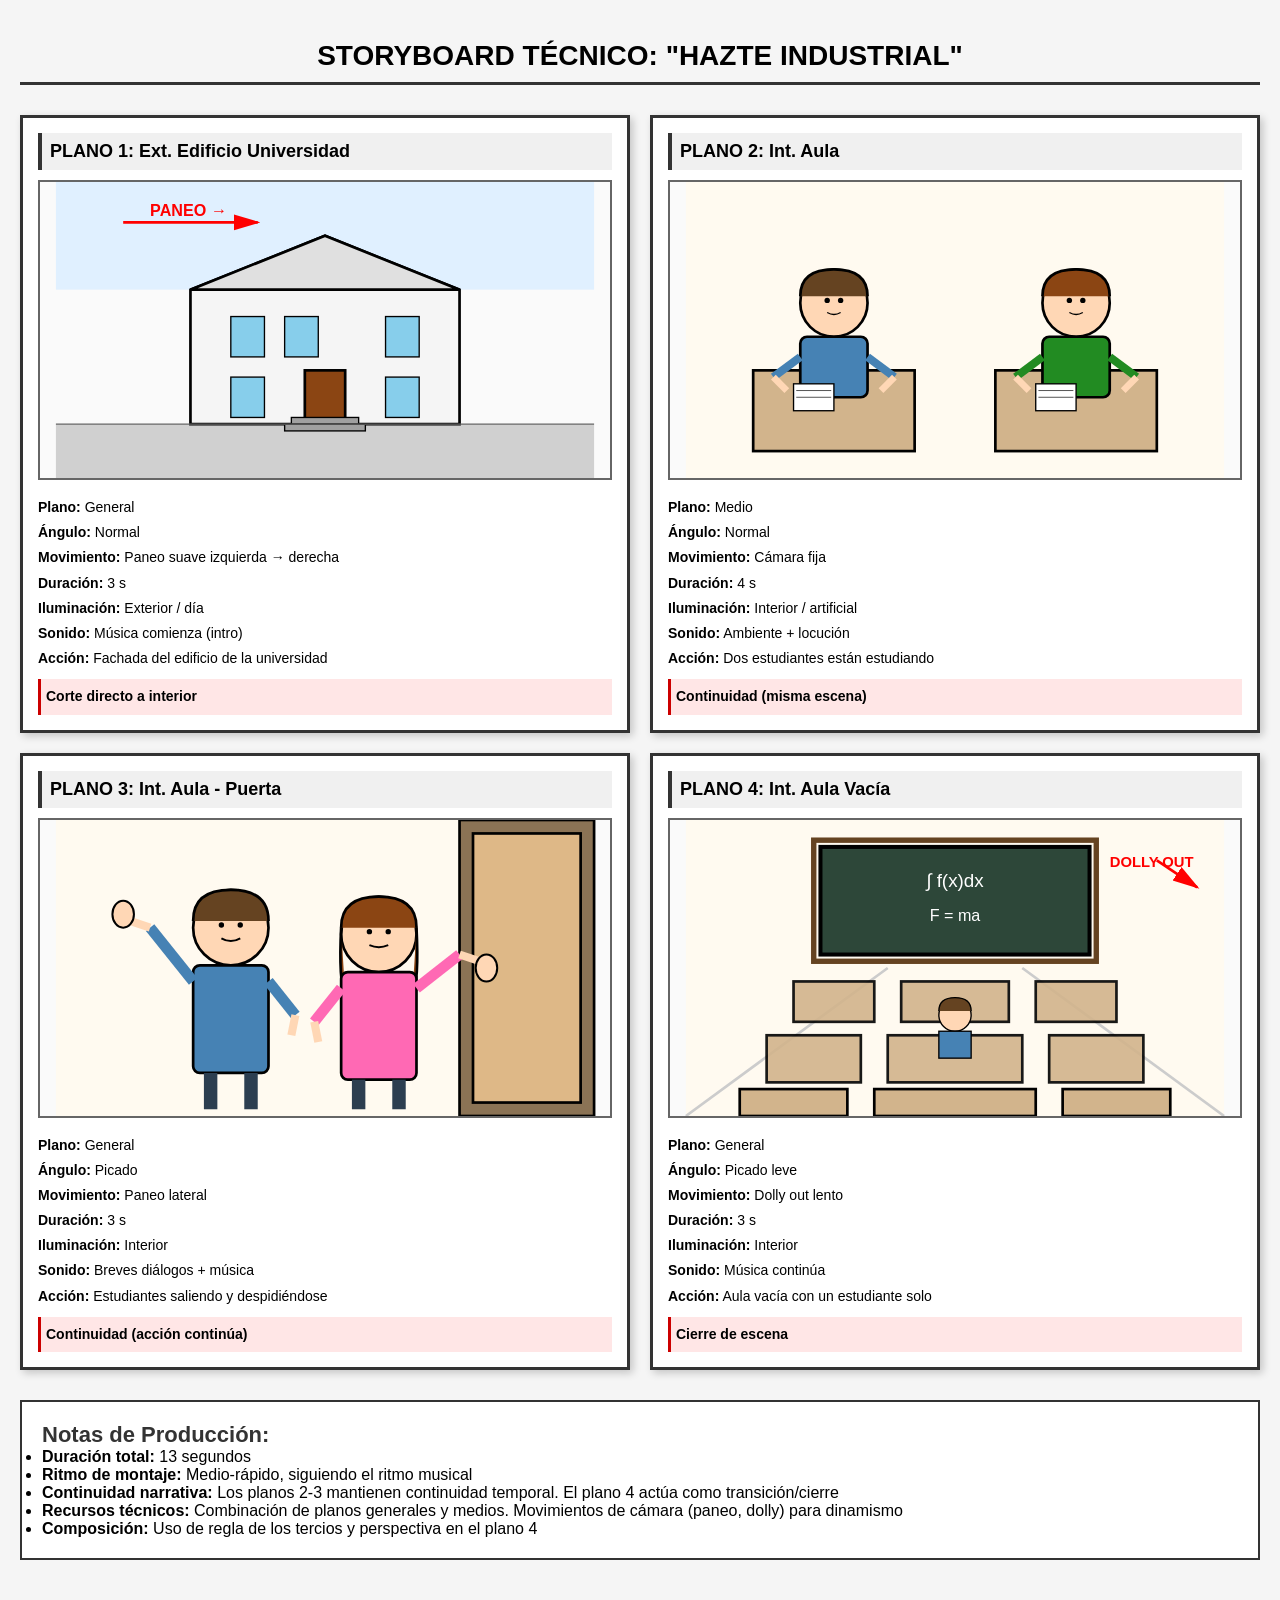
==== commit a5d367ee: "Add files via upload" ====
--- a/index.html
+++ b/index.html
@@ -4,6 +4,7 @@
     <meta charset="UTF-8">
     <meta name="viewport" content="width=device-width, initial-scale=1.0">
     <title>Storyboard Técnico: "Hazte Industrial"</title>
+    <link rel="stylesheet" href="styles.css">
 </head>
 <body>
     <h1>STORYBOARD TÉCNICO: "Hazte Industrial"</h1>
--- a/styles.css
+++ b/styles.css
@@ -0,0 +1,161 @@
+/* Estilos base */
+* {
+    margin: 0;
+    padding: 0;
+    box-sizing: border-box;
+}
+
+body {
+    font-family: Arial, sans-serif;
+    max-width: 1400px;
+    margin: 20px auto;
+    padding: 20px;
+    background-color: #f5f5f5;
+}
+
+h1 {
+    text-align: center;
+    font-size: 28px;
+    margin-bottom: 30px;
+    text-transform: uppercase;
+    border-bottom: 3px solid #333;
+    padding-bottom: 10px;
+}
+
+h2 {
+    margin-top: 0;
+    font-size: 22px;
+    color: #333;
+}
+
+/* Grid de viñetas */
+.container {
+    display: grid;
+    grid-template-columns: repeat(2, 1fr);
+    gap: 20px;
+    margin-bottom: 20px;
+}
+
+/* Cada viñeta/plano */
+.plano {
+    background-color: white;
+    border: 3px solid #333;
+    padding: 15px;
+    box-shadow: 3px 3px 8px rgba(0,0,0,0.2);
+    transition: transform 0.2s ease;
+}
+
+.plano:hover {
+    transform: translateY(-3px);
+    box-shadow: 5px 5px 15px rgba(0,0,0,0.3);
+}
+
+.plano-header {
+    font-weight: bold;
+    font-size: 18px;
+    margin-bottom: 10px;
+    background-color: #f0f0f0;
+    padding: 8px;
+    border-left: 4px solid #333;
+}
+
+/* Contenedor del dibujo SVG */
+.dibujo {
+    border: 2px solid #666;
+    height: 300px;
+    margin-bottom: 15px;
+    background-color: #fafafa;
+    display: flex;
+    align-items: center;
+    justify-content: center;
+}
+
+.dibujo svg {
+    width: 100%;
+    height: 100%;
+}
+
+/* Información técnica */
+.info {
+    font-size: 14px;
+    line-height: 1.8;
+}
+
+.info strong {
+    font-weight: bold;
+    color: #000;
+}
+
+/* Transiciones */
+.transicion {
+    background-color: #ffe6e6;
+    padding: 5px;
+    margin-top: 8px;
+    border-left: 3px solid #cc0000;
+    font-weight: bold;
+}
+
+/* Notas de producción */
+div[style*="background-color: white"] {
+    background-color: white !important;
+    padding: 20px !important;
+    border: 2px solid #333 !important;
+    margin-top: 30px !important;
+}
+
+/* Responsive - Tablets */
+@media (max-width: 1024px) {
+    body {
+        max-width: 100%;
+        padding: 15px;
+    }
+    
+    h1 {
+        font-size: 24px;
+    }
+    
+    .dibujo {
+        height: 250px;
+    }
+}
+
+/* Responsive - Móviles */
+@media (max-width: 768px) {
+    .container {
+        grid-template-columns: 1fr;
+        gap: 15px;
+    }
+    
+    h1 {
+        font-size: 20px;
+        margin-bottom: 20px;
+    }
+    
+    .plano-header {
+        font-size: 16px;
+    }
+    
+    .info {
+        font-size: 13px;
+    }
+    
+    .dibujo {
+        height: 220px;
+    }
+}
+
+/* Impresión */
+@media print {
+    body {
+        background-color: white;
+    }
+    
+    .plano {
+        box-shadow: none;
+        page-break-inside: avoid;
+    }
+    
+    .plano:hover {
+        transform: none;
+    }
+}
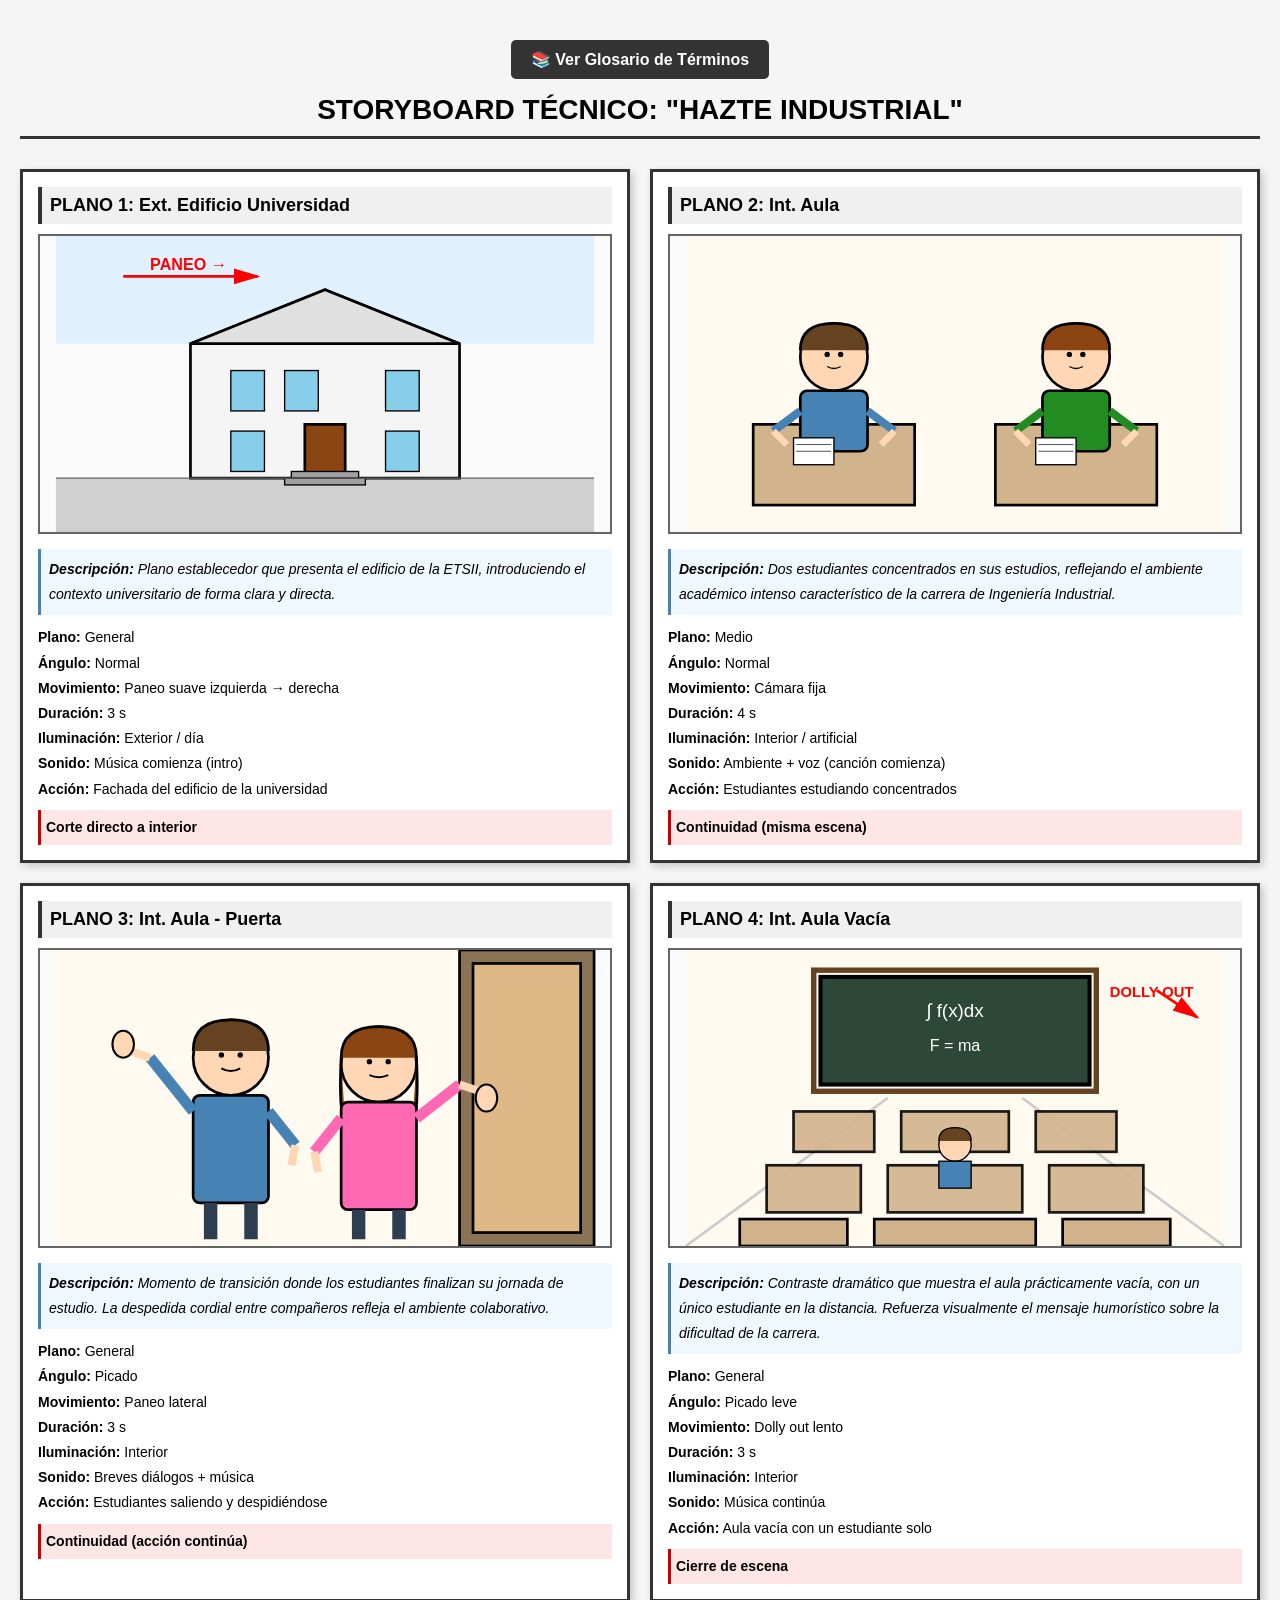
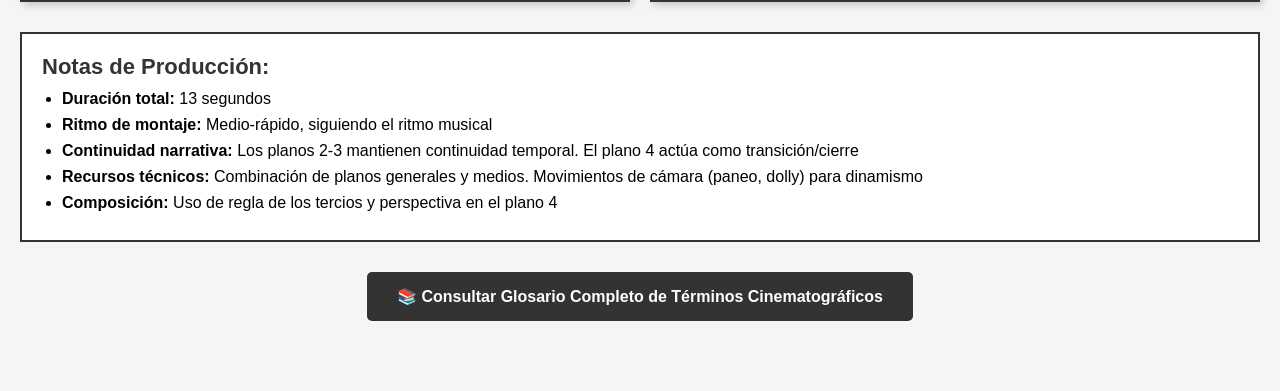
==== commit c65f280d: "Add files via upload" ====
--- a/index.html
+++ b/index.html
@@ -7,6 +7,10 @@
     <link rel="stylesheet" href="styles.css">
 </head>
 <body>
+    <div style="text-align: center; margin-bottom: 15px;">
+        <a href="glosario.html" style="display: inline-block; padding: 10px 20px; background-color: #333; color: white; text-decoration: none; border-radius: 5px; font-weight: bold;">📚 Ver Glosario de Términos</a>
+    </div>
+
     <h1>STORYBOARD TÉCNICO: "Hazte Industrial"</h1>
 
     <div class="container">
@@ -47,6 +51,7 @@
                 </svg>
             </div>
             <div class="info">
+                <p class="descripcion"><strong>Descripción:</strong> Plano establecedor que presenta el edificio de la ETSII, introduciendo el contexto universitario de forma clara y directa.</p>
                 <strong>Plano:</strong> General<br>
                 <strong>Ángulo:</strong> Normal<br>
                 <strong>Movimiento:</strong> Paneo suave izquierda → derecha<br>
@@ -114,13 +119,14 @@
                 </svg>
             </div>
             <div class="info">
+                <p class="descripcion"><strong>Descripción:</strong> Dos estudiantes concentrados en sus estudios, reflejando el ambiente académico intenso característico de la carrera de Ingeniería Industrial.</p>
                 <strong>Plano:</strong> Medio<br>
                 <strong>Ángulo:</strong> Normal<br>
                 <strong>Movimiento:</strong> Cámara fija<br>
                 <strong>Duración:</strong> 4 s<br>
                 <strong>Iluminación:</strong> Interior / artificial<br>
-                <strong>Sonido:</strong> Ambiente + locución<br>
-                <strong>Acción:</strong> Dos estudiantes están estudiando<br>
+                <strong>Sonido:</strong> Ambiente + voz (canción comienza)<br>
+                <strong>Acción:</strong> Estudiantes estudiando concentrados<br>
                 <div class="transicion">Continuidad (misma escena)</div>
             </div>
         </div>
@@ -185,6 +191,7 @@
                 </svg>
             </div>
             <div class="info">
+                <p class="descripcion"><strong>Descripción:</strong> Momento de transición donde los estudiantes finalizan su jornada de estudio. La despedida cordial entre compañeros refleja el ambiente colaborativo.</p>
                 <strong>Plano:</strong> General<br>
                 <strong>Ángulo:</strong> Picado<br>
                 <strong>Movimiento:</strong> Paneo lateral<br>
@@ -247,6 +254,7 @@
                 </svg>
             </div>
             <div class="info">
+                <p class="descripcion"><strong>Descripción:</strong> Contraste dramático que muestra el aula prácticamente vacía, con un único estudiante en la distancia. Refuerza visualmente el mensaje humorístico sobre la dificultad de la carrera.</p>
                 <strong>Plano:</strong> General<br>
                 <strong>Ángulo:</strong> Picado leve<br>
                 <strong>Movimiento:</strong> Dolly out lento<br>
@@ -270,5 +278,9 @@
         </ul>
     </div>
 
+    <div style="text-align: center; margin: 30px 0;">
+        <a href="glosario.html" style="display: inline-block; padding: 15px 30px; background-color: #333; color: white; text-decoration: none; border-radius: 5px; font-weight: bold; font-size: 16px;">📚 Consultar Glosario Completo de Términos Cinematográficos</a>
+    </div>
+
 </body>
 </html>
--- a/styles.css
+++ b/styles.css
@@ -26,6 +26,14 @@
     margin-top: 0;
     font-size: 22px;
     color: #333;
+}
+
+h3 {
+    color: #333;
+    margin-top: 20px;
+    font-size: 18px;
+    border-bottom: 2px solid #666;
+    padding-bottom: 5px;
 }
 
 /* Grid de viñetas */
@@ -86,6 +94,14 @@
     color: #000;
 }
 
+.descripcion {
+    background-color: #f0f8ff;
+    padding: 8px;
+    margin-bottom: 10px;
+    border-left: 3px solid #4682b4;
+    font-style: italic;
+}
+
 /* Transiciones */
 .transicion {
     background-color: #ffe6e6;
@@ -101,6 +117,15 @@
     padding: 20px !important;
     border: 2px solid #333 !important;
     margin-top: 30px !important;
+}
+
+div[style*="background-color: white"] ul {
+    margin-left: 20px;
+    margin-top: 10px;
+}
+
+div[style*="background-color: white"] li {
+    margin: 8px 0;
 }
 
 /* Responsive - Tablets */
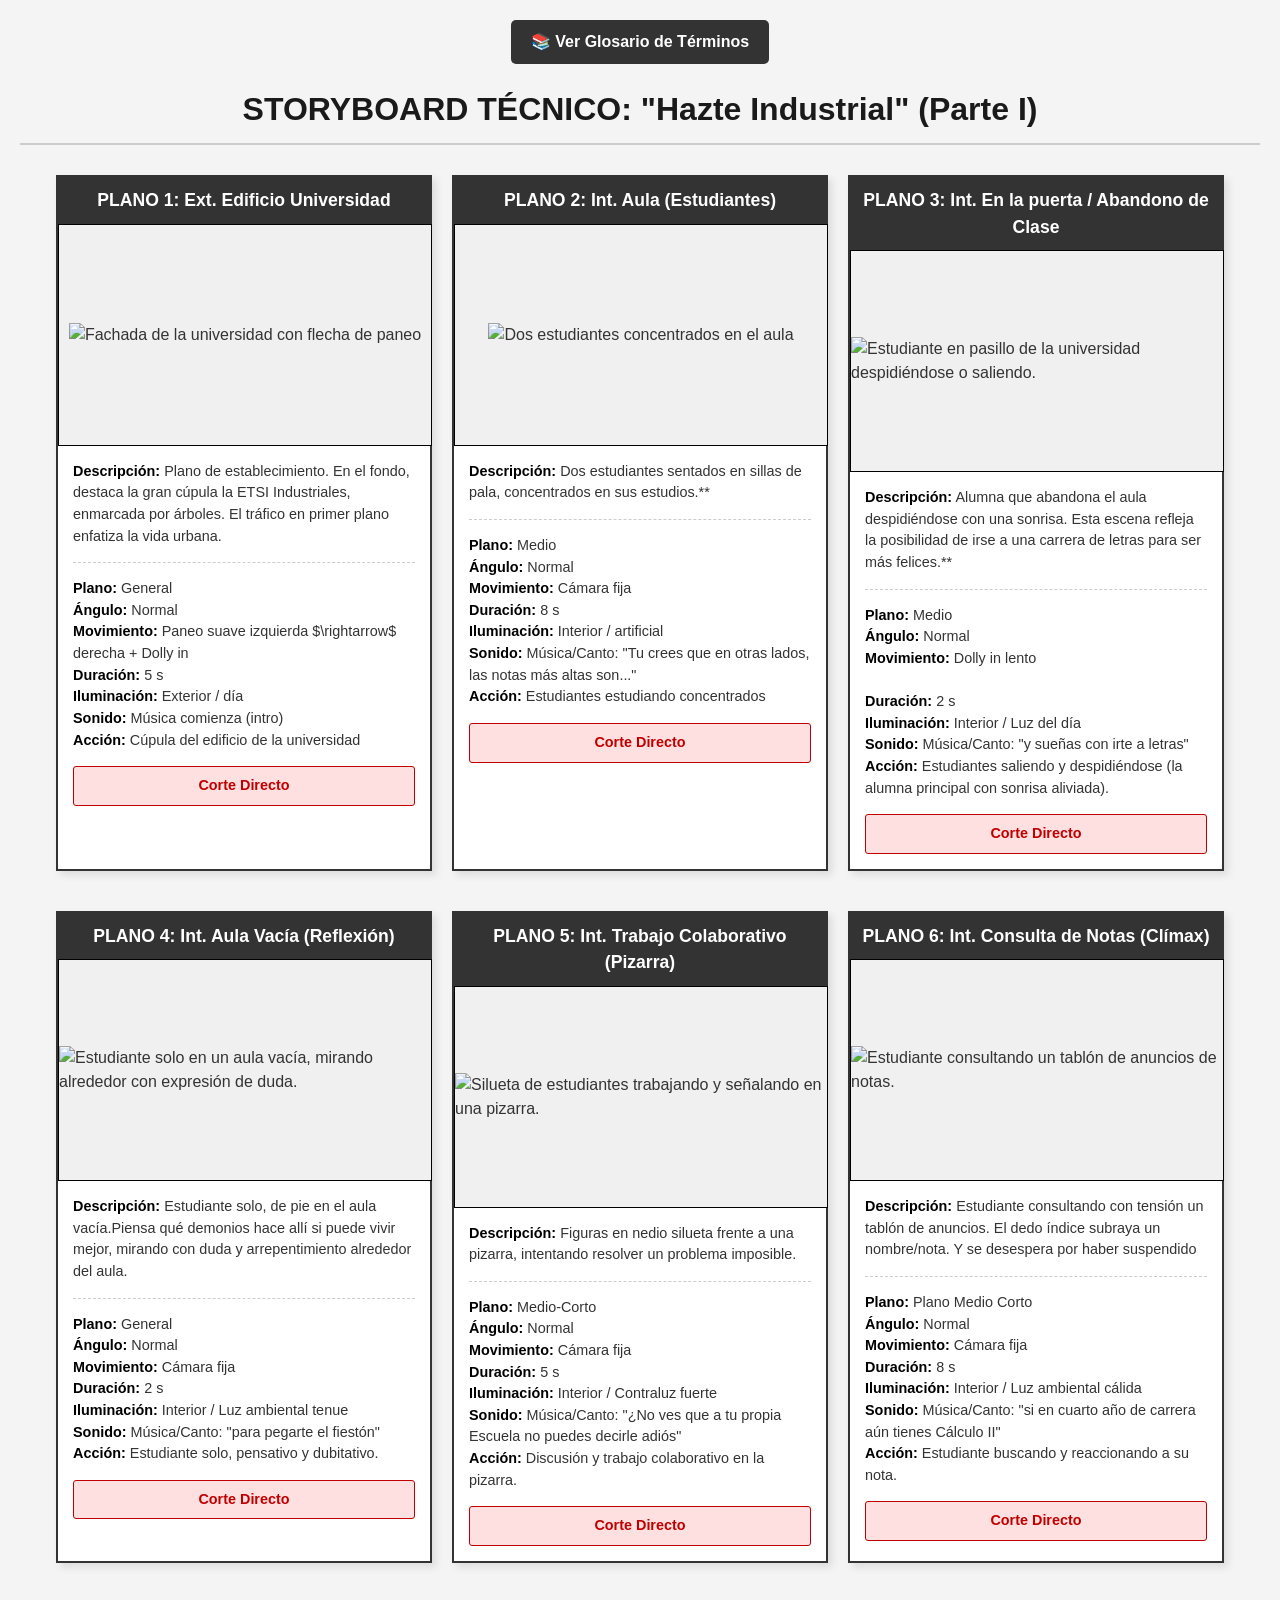
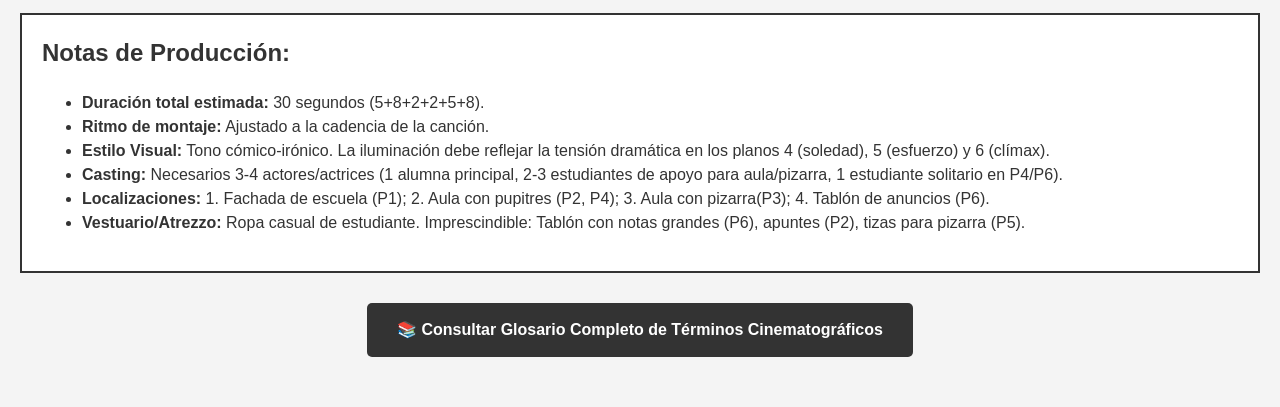
==== commit cbca103b: "Add files via upload" ====
--- a/index.html
+++ b/index.html
@@ -1,286 +1,168 @@
-<!DOCTYPE html>
-<html lang="es">
-<head>
-    <meta charset="UTF-8">
-    <meta name="viewport" content="width=device-width, initial-scale=1.0">
-    <title>Storyboard Técnico: "Hazte Industrial"</title>
-    <link rel="stylesheet" href="styles.css">
-</head>
-<body>
-    <div style="text-align: center; margin-bottom: 15px;">
-        <a href="glosario.html" style="display: inline-block; padding: 10px 20px; background-color: #333; color: white; text-decoration: none; border-radius: 5px; font-weight: bold;">📚 Ver Glosario de Términos</a>
-    </div>
-
-    <h1>STORYBOARD TÉCNICO: "Hazte Industrial"</h1>
-
-    <div class="container">
-        <!-- PLANO 1 -->
-        <div class="plano">
-            <div class="plano-header">PLANO 1: Ext. Edificio Universidad</div>
-            <div class="dibujo">
-                <svg width="100%" height="100%" viewBox="0 0 400 220">
-                    <!-- Cielo -->
-                    <rect x="0" y="0" width="400" height="80" fill="#e0f0ff"/>
-                    <!-- Suelo -->
-                    <rect x="0" y="180" width="400" height="40" fill="#d0d0d0"/>
-                    <!-- Edificio principal -->
-                    <polygon points="100,180 100,80 200,40 300,80 300,180" fill="#f5f5f5" stroke="#000" stroke-width="2"/>
-                    <!-- Techo triangular -->
-                    <polygon points="100,80 200,40 300,80" fill="#e0e0e0" stroke="#000" stroke-width="2"/>
-                    <!-- Ventanas -->
-                    <rect x="130" y="100" width="25" height="30" fill="#87ceeb" stroke="#000" stroke-width="1"/>
-                    <rect x="170" y="100" width="25" height="30" fill="#87ceeb" stroke="#000" stroke-width="1"/>
-                    <rect x="245" y="100" width="25" height="30" fill="#87ceeb" stroke="#000" stroke-width="1"/>
-                    <rect x="130" y="145" width="25" height="30" fill="#87ceeb" stroke="#000" stroke-width="1"/>
-                    <rect x="245" y="145" width="25" height="30" fill="#87ceeb" stroke="#000" stroke-width="1"/>
-                    <!-- Puerta principal -->
-                    <rect x="185" y="140" width="30" height="40" fill="#8b4513" stroke="#000" stroke-width="2"/>
-                    <!-- Escaleras -->
-                    <rect x="175" y="175" width="50" height="5" fill="#a0a0a0" stroke="#000" stroke-width="1"/>
-                    <rect x="170" y="180" width="60" height="5" fill="#a0a0a0" stroke="#000" stroke-width="1"/>
-                    <!-- Línea horizonte -->
-                    <line x1="0" y1="180" x2="400" y2="180" stroke="#666" stroke-width="1"/>
-                    <!-- Flecha de paneo -->
-                    <line x1="50" y1="30" x2="150" y2="30" stroke="#ff0000" stroke-width="2" marker-end="url(#arrowhead)"/>
-                    <text x="70" y="25" fill="#ff0000" font-size="12" font-weight="bold">PANEO →</text>
-                    <defs>
-                        <marker id="arrowhead" markerWidth="10" markerHeight="10" refX="9" refY="3" orient="auto">
-                            <polygon points="0 0, 10 3, 0 6" fill="#ff0000"/>
-                        </marker>
-                    </defs>
-                </svg>
-            </div>
-            <div class="info">
-                <p class="descripcion"><strong>Descripción:</strong> Plano establecedor que presenta el edificio de la ETSII, introduciendo el contexto universitario de forma clara y directa.</p>
-                <strong>Plano:</strong> General<br>
-                <strong>Ángulo:</strong> Normal<br>
-                <strong>Movimiento:</strong> Paneo suave izquierda → derecha<br>
-                <strong>Duración:</strong> 3 s<br>
-                <strong>Iluminación:</strong> Exterior / día<br>
-                <strong>Sonido:</strong> Música comienza (intro)<br>
-                <strong>Acción:</strong> Fachada del edificio de la universidad<br>
-                <div class="transicion">Corte directo a interior</div>
-            </div>
-        </div>
-
-        <!-- PLANO 2 -->
-        <div class="plano">
-            <div class="plano-header">PLANO 2: Int. Aula</div>
-            <div class="dibujo">
-                <svg width="100%" height="100%" viewBox="0 0 400 220">
-                    <!-- Fondo aula -->
-                    <rect x="0" y="0" width="400" height="220" fill="#fffaf0"/>
-                    <!-- Mesa izquierda -->
-                    <rect x="50" y="140" width="120" height="60" fill="#d2b48c" stroke="#000" stroke-width="2"/>
-                    <!-- Mesa derecha -->
-                    <rect x="230" y="140" width="120" height="60" fill="#d2b48c" stroke="#000" stroke-width="2"/>
-                    
-                    <!-- Estudiante 1 (izquierda) -->
-                    <!-- Cabeza -->
-                    <circle cx="110" cy="90" r="25" fill="#ffd7b5" stroke="#000" stroke-width="2"/>
-                    <!-- Pelo -->
-                    <path d="M 85 85 Q 85 65 110 65 Q 135 65 135 85" fill="#654321" stroke="#000" stroke-width="2"/>
-                    <!-- Cara simple -->
-                    <circle cx="105" cy="88" r="2" fill="#000"/>
-                    <circle cx="115" cy="88" r="2" fill="#000"/>
-                    <path d="M 105 97 Q 110 100 115 97" stroke="#000" stroke-width="1" fill="none"/>
-                    <!-- Cuerpo -->
-                    <rect x="85" y="115" width="50" height="45" fill="#4682b4" stroke="#000" stroke-width="2" rx="5"/>
-                    <!-- Brazos estudiando -->
-                    <line x1="85" y1="130" x2="65" y2="145" stroke="#4682b4" stroke-width="6"/>
-                    <line x1="65" y1="145" x2="75" y2="155" stroke="#ffd7b5" stroke-width="5"/>
-                    <line x1="135" y1="130" x2="155" y2="145" stroke="#4682b4" stroke-width="6"/>
-                    <line x1="155" y1="145" x2="145" y2="155" stroke="#ffd7b5" stroke-width="5"/>
-                    
-                    <!-- Estudiante 2 (derecha) -->
-                    <!-- Cabeza -->
-                    <circle cx="290" cy="90" r="25" fill="#ffd7b5" stroke="#000" stroke-width="2"/>
-                    <!-- Pelo -->
-                    <path d="M 265 85 Q 265 65 290 65 Q 315 65 315 85" fill="#8b4513" stroke="#000" stroke-width="2"/>
-                    <!-- Cara simple -->
-                    <circle cx="285" cy="88" r="2" fill="#000"/>
-                    <circle cx="295" cy="88" r="2" fill="#000"/>
-                    <path d="M 285 97 Q 290 100 295 97" stroke="#000" stroke-width="1" fill="none"/>
-                    <!-- Cuerpo -->
-                    <rect x="265" y="115" width="50" height="45" fill="#228b22" stroke="#000" stroke-width="2" rx="5"/>
-                    <!-- Brazos estudiando -->
-                    <line x1="265" y1="130" x2="245" y2="145" stroke="#228b22" stroke-width="6"/>
-                    <line x1="245" y1="145" x2="255" y2="155" stroke="#ffd7b5" stroke-width="5"/>
-                    <line x1="315" y1="130" x2="335" y2="145" stroke="#228b22" stroke-width="6"/>
-                    <line x1="335" y1="145" x2="325" y2="155" stroke="#ffd7b5" stroke-width="5"/>
-                    
-                    <!-- Libros/papeles en las mesas -->
-                    <rect x="80" y="150" width="30" height="20" fill="#fff" stroke="#000" stroke-width="1"/>
-                    <rect x="260" y="150" width="30" height="20" fill="#fff" stroke="#000" stroke-width="1"/>
-                    <line x1="82" y1="155" x2="108" y2="155" stroke="#000" stroke-width="0.5"/>
-                    <line x1="82" y1="160" x2="108" y2="160" stroke="#000" stroke-width="0.5"/>
-                    <line x1="262" y1="155" x2="288" y2="155" stroke="#000" stroke-width="0.5"/>
-                    <line x1="262" y1="160" x2="288" y2="160" stroke="#000" stroke-width="0.5"/>
-                </svg>
-            </div>
-            <div class="info">
-                <p class="descripcion"><strong>Descripción:</strong> Dos estudiantes concentrados en sus estudios, reflejando el ambiente académico intenso característico de la carrera de Ingeniería Industrial.</p>
-                <strong>Plano:</strong> Medio<br>
-                <strong>Ángulo:</strong> Normal<br>
-                <strong>Movimiento:</strong> Cámara fija<br>
-                <strong>Duración:</strong> 4 s<br>
-                <strong>Iluminación:</strong> Interior / artificial<br>
-                <strong>Sonido:</strong> Ambiente + voz (canción comienza)<br>
-                <strong>Acción:</strong> Estudiantes estudiando concentrados<br>
-                <div class="transicion">Continuidad (misma escena)</div>
-            </div>
-        </div>
-
-        <!-- PLANO 3 -->
-        <div class="plano">
-            <div class="plano-header">PLANO 3: Int. Aula - Puerta</div>
-            <div class="dibujo">
-                <svg width="100%" height="100%" viewBox="0 0 400 220">
-                    <!-- Fondo -->
-                    <rect x="0" y="0" width="400" height="220" fill="#fffaf0"/>
-                    
-                    <!-- Puerta/marco -->
-                    <rect x="300" y="0" width="100" height="220" fill="#8b7355" stroke="#000" stroke-width="2"/>
-                    <rect x="310" y="10" width="80" height="200" fill="#deb887" stroke="#000" stroke-width="2"/>
-                    
-                    <!-- Estudiante chico (izquierda) -->
-                    <!-- Cabeza -->
-                    <circle cx="130" cy="80" r="28" fill="#ffd7b5" stroke="#000" stroke-width="2"/>
-                    <!-- Pelo -->
-                    <path d="M 102 75 Q 102 52 130 52 Q 158 52 158 75" fill="#654321" stroke="#000" stroke-width="2"/>
-                    <!-- Cara -->
-                    <circle cx="123" cy="78" r="2" fill="#000"/>
-                    <circle cx="137" cy="78" r="2" fill="#000"/>
-                    <path d="M 123 88 Q 130 92 137 88" stroke="#000" stroke-width="1.5" fill="none"/>
-                    <!-- Cuerpo -->
-                    <rect x="102" y="108" width="56" height="80" fill="#4682b4" stroke="#000" stroke-width="2" rx="5"/>
-                    <!-- Brazo levantado saludando -->
-                    <line x1="102" y1="120" x2="70" y2="80" stroke="#4682b4" stroke-width="8"/>
-                    <line x1="70" y1="80" x2="55" y2="75" stroke="#ffd7b5" stroke-width="6"/>
-                    <ellipse cx="50" cy="70" rx="8" ry="10" fill="#ffd7b5" stroke="#000" stroke-width="1.5"/>
-                    <!-- Brazo derecho -->
-                    <line x1="158" y1="120" x2="178" y2="145" stroke="#4682b4" stroke-width="8"/>
-                    <line x1="178" y1="145" x2="175" y2="160" stroke="#ffd7b5" stroke-width="6"/>
-                    <!-- Piernas -->
-                    <line x1="115" y1="188" x2="115" y2="215" stroke="#2c3e50" stroke-width="10"/>
-                    <line x1="145" y1="188" x2="145" y2="215" stroke="#2c3e50" stroke-width="10"/>
-                    
-                    <!-- Chica (derecha) -->
-                    <!-- Cabeza -->
-                    <circle cx="240" cy="85" r="28" fill="#ffd7b5" stroke="#000" stroke-width="2"/>
-                    <!-- Pelo largo -->
-                    <path d="M 212 80 Q 212 57 240 57 Q 268 57 268 80" fill="#8b4513" stroke="#000" stroke-width="2"/>
-                    <path d="M 212 80 Q 210 120 215 130" fill="#8b4513" stroke="#000" stroke-width="2"/>
-                    <path d="M 268 80 Q 270 120 265 130" fill="#8b4513" stroke="#000" stroke-width="2"/>
-                    <!-- Cara -->
-                    <circle cx="233" cy="83" r="2" fill="#000"/>
-                    <circle cx="247" cy="83" r="2" fill="#000"/>
-                    <path d="M 233 93 Q 240 96 247 93" stroke="#000" stroke-width="1.5" fill="none"/>
-                    <!-- Cuerpo -->
-                    <rect x="212" y="113" width="56" height="80" fill="#ff69b4" stroke="#000" stroke-width="2" rx="5"/>
-                    <!-- Brazo saludando -->
-                    <line x1="268" y1="125" x2="300" y2="100" stroke="#ff69b4" stroke-width="8"/>
-                    <line x1="300" y1="100" x2="315" y2="105" stroke="#ffd7b5" stroke-width="6"/>
-                    <ellipse cx="320" cy="110" rx="8" ry="10" fill="#ffd7b5" stroke="#000" stroke-width="1.5"/>
-                    <!-- Brazo izquierdo -->
-                    <line x1="212" y1="125" x2="192" y2="150" stroke="#ff69b4" stroke-width="8"/>
-                    <line x1="192" y1="150" x2="195" y2="165" stroke="#ffd7b5" stroke-width="6"/>
-                    <!-- Piernas -->
-                    <line x1="225" y1="193" x2="225" y2="215" stroke="#2c3e50" stroke-width="10"/>
-                    <line x1="255" y1="193" x2="255" y2="215" stroke="#2c3e50" stroke-width="10"/>
-                </svg>
-            </div>
-            <div class="info">
-                <p class="descripcion"><strong>Descripción:</strong> Momento de transición donde los estudiantes finalizan su jornada de estudio. La despedida cordial entre compañeros refleja el ambiente colaborativo.</p>
-                <strong>Plano:</strong> General<br>
-                <strong>Ángulo:</strong> Picado<br>
-                <strong>Movimiento:</strong> Paneo lateral<br>
-                <strong>Duración:</strong> 3 s<br>
-                <strong>Iluminación:</strong> Interior<br>
-                <strong>Sonido:</strong> Breves diálogos + música<br>
-                <strong>Acción:</strong> Estudiantes saliendo y despidiéndose<br>
-                <div class="transicion">Continuidad (acción continúa)</div>
-            </div>
-        </div>
-
-        <!-- PLANO 4 -->
-        <div class="plano">
-            <div class="plano-header">PLANO 4: Int. Aula Vacía</div>
-            <div class="dibujo">
-                <svg width="100%" height="100%" viewBox="0 0 400 220">
-                    <!-- Fondo aula -->
-                    <rect x="0" y="0" width="400" height="220" fill="#fffaf0"/>
-                    
-                    <!-- Pizarra al frente -->
-                    <rect x="100" y="20" width="200" height="80" fill="#2d4739" stroke="#000" stroke-width="3"/>
-                    <rect x="95" y="15" width="210" height="90" fill="none" stroke="#654321" stroke-width="4"/>
-                    <!-- Texto en pizarra -->
-                    <text x="200" y="50" text-anchor="middle" fill="#fff" font-size="14" font-family="Arial">∫ f(x)dx</text>
-                    <text x="200" y="75" text-anchor="middle" fill="#fff" font-size="12" font-family="Arial">F = ma</text>
-                    
-                    <!-- Perspectiva del aula - líneas de fuga -->
-                    <line x1="0" y1="220" x2="150" y2="110" stroke="#ccc" stroke-width="2"/>
-                    <line x1="400" y1="220" x2="250" y2="110" stroke="#ccc" stroke-width="2"/>
-                    
-                    <!-- Filas de pupitres en perspectiva (vacíos) -->
-                    <!-- Fila 1 -->
-                    <rect x="80" y="120" width="60" height="30" fill="#d2b48c" stroke="#000" stroke-width="2" opacity="0.9"/>
-                    <rect x="160" y="120" width="80" height="30" fill="#d2b48c" stroke="#000" stroke-width="2" opacity="0.9"/>
-                    <rect x="260" y="120" width="60" height="30" fill="#d2b48c" stroke="#000" stroke-width="2" opacity="0.9"/>
-                    
-                    <!-- Fila 2 -->
-                    <rect x="60" y="160" width="70" height="35" fill="#d2b48c" stroke="#000" stroke-width="2" opacity="0.9"/>
-                    <rect x="150" y="160" width="100" height="35" fill="#d2b48c" stroke="#000" stroke-width="2" opacity="0.9"/>
-                    <rect x="270" y="160" width="70" height="35" fill="#d2b48c" stroke="#000" stroke-width="2" opacity="0.9"/>
-                    
-                    <!-- Fila 3 (primer plano) -->
-                    <rect x="40" y="200" width="80" height="20" fill="#d2b48c" stroke="#000" stroke-width="2"/>
-                    <rect x="140" y="200" width="120" height="20" fill="#d2b48c" stroke="#000" stroke-width="2"/>
-                    <rect x="280" y="200" width="80" height="20" fill="#d2b48c" stroke="#000" stroke-width="2"/>
-                    
-                    <!-- Un estudiante solo al fondo -->
-                    <circle cx="200" cy="145" r="12" fill="#ffd7b5" stroke="#000" stroke-width="1"/>
-                    <path d="M 188 142 Q 188 132 200 132 Q 212 132 212 142" fill="#654321" stroke="#000" stroke-width="1"/>
-                    <rect x="188" y="157" width="24" height="20" fill="#4682b4" stroke="#000" stroke-width="1"/>
-                    
-                    <!-- Flecha dolly out -->
-                    <line x1="350" y1="30" x2="380" y2="50" stroke="#ff0000" stroke-width="2" marker-end="url(#arrowhead2)"/>
-                    <text x="315" y="35" fill="#ff0000" font-size="11" font-weight="bold">DOLLY OUT</text>
-                    <defs>
-                        <marker id="arrowhead2" markerWidth="10" markerHeight="10" refX="9" refY="3" orient="auto">
-                            <polygon points="0 0, 10 3, 0 6" fill="#ff0000"/>
-                        </marker>
-                    </defs>
-                </svg>
-            </div>
-            <div class="info">
-                <p class="descripcion"><strong>Descripción:</strong> Contraste dramático que muestra el aula prácticamente vacía, con un único estudiante en la distancia. Refuerza visualmente el mensaje humorístico sobre la dificultad de la carrera.</p>
-                <strong>Plano:</strong> General<br>
-                <strong>Ángulo:</strong> Picado leve<br>
-                <strong>Movimiento:</strong> Dolly out lento<br>
-                <strong>Duración:</strong> 3 s<br>
-                <strong>Iluminación:</strong> Interior<br>
-                <strong>Sonido:</strong> Música continúa<br>
-                <strong>Acción:</strong> Aula vacía con un estudiante solo<br>
-                <div class="transicion">Cierre de escena</div>
-            </div>
-        </div>
-    </div>
-
-    <div style="background-color: white; padding: 20px; border: 2px solid #333; margin-top: 30px;">
-        <h2 style="margin-top: 0;">Notas de Producción:</h2>
-        <ul>
-            <li><strong>Duración total:</strong> 13 segundos</li>
-            <li><strong>Ritmo de montaje:</strong> Medio-rápido, siguiendo el ritmo musical</li>
-            <li><strong>Continuidad narrativa:</strong> Los planos 2-3 mantienen continuidad temporal. El plano 4 actúa como transición/cierre</li>
-            <li><strong>Recursos técnicos:</strong> Combinación de planos generales y medios. Movimientos de cámara (paneo, dolly) para dinamismo</li>
-            <li><strong>Composición:</strong> Uso de regla de los tercios y perspectiva en el plano 4</li>
-        </ul>
-    </div>
-
-    <div style="text-align: center; margin: 30px 0;">
-        <a href="glosario.html" style="display: inline-block; padding: 15px 30px; background-color: #333; color: white; text-decoration: none; border-radius: 5px; font-weight: bold; font-size: 16px;">📚 Consultar Glosario Completo de Términos Cinematográficos</a>
-    </div>
-
-</body>
-</html>
+<!DOCTYPE html>
+<html lang="es">
+<head>
+    <meta charset="UTF-8">
+    <meta name="viewport" content="width=device-width, initial-scale=1.0">
+    <title>Storyboard Técnico: "Hazte Industrial"</title>
+    <link rel="stylesheet" href="styles.css">
+    <style>
+        /* Estilos internos para el contenedor de imágenes (para asegurar la visualización) */
+        .dibujo {
+            width: 100%;
+            height: 220px;
+            overflow: hidden;
+            display: flex;
+            justify-content: center;
+            align-items: center;
+            border: 1px solid #000;
+            background-color: #f0f0f0;
+        }
+        .dibujo img {
+            max-width: 100%;
+            max-height: 100%;
+            object-fit: contain;
+        }
+    </style>
+</head>
+<body>
+    <div style="text-align: center; margin-bottom: 15px;">
+        <a href="glosario.html" style="display: inline-block; padding: 10px 20px; background-color: #333; color: white; text-decoration: none; border-radius: 5px; font-weight: bold;">📚 Ver Glosario de Términos</a>
+    </div>
+
+    <h1>STORYBOARD TÉCNICO: "Hazte Industrial" (Parte I)</h1>
+
+    <div class="container">
+        
+        <div class="plano">
+            <div class="plano-header">PLANO 1: Ext. Edificio Universidad</div>
+            <div class="dibujo">
+                <img src="images/imagen_plano1.png" alt="Fachada de la universidad con flecha de paneo" title="Plano 1 - Ext. Universidad">
+            </div>
+            <div class="info">
+                <p class="descripcion"><strong>Descripción:</strong> Plano de establecimiento. En el fondo, destaca la gran cúpula la ETSI Industriales, enmarcada por árboles. 
+				El tráfico en primer plano enfatiza la vida urbana.</p>
+                <strong>Plano:</strong> General<br>
+                <strong>Ángulo:</strong> Normal<br>
+                <strong>Movimiento:</strong> Paneo suave izquierda $\rightarrow$ derecha + Dolly in<br>
+                <strong>Duración:</strong> 5 s<br>
+                <strong>Iluminación:</strong> Exterior / día<br>
+                <strong>Sonido:</strong> Música comienza (intro)<br>
+                <strong>Acción:</strong> Cúpula del edificio de la universidad<br>
+                <div class="transicion">Corte Directo</div>
+            </div>
+        </div>
+
+        <div class="plano">
+            <div class="plano-header">PLANO 2: Int. Aula (Estudiantes)</div>
+            <div class="dibujo">
+                <img src="images/imagen_plano2.png" alt="Dos estudiantes concentrados en el aula" title="Plano 2 - Int. Aula">
+            </div>
+            <div class="info">
+                <p class="descripcion"><strong>Descripción:</strong> Dos estudiantes sentados en sillas de pala, concentrados en sus estudios.**</p>
+                <strong>Plano:</strong> Medio<br>
+                <strong>Ángulo:</strong> Normal<br>
+                <strong>Movimiento:</strong> Cámara fija<br>
+                <strong>Duración:</strong> 8 s<br>
+                <strong>Iluminación:</strong> Interior / artificial<br>
+                <strong>Sonido:</strong> Música/Canto: "Tu crees que en otras lados, las notas más altas son..."<br>
+                <strong>Acción:</strong> Estudiantes estudiando concentrados<br>
+                <div class="transicion">Corte Directo</div>
+            </div>
+        </div>
+
+        <div class="plano">
+            <div class="plano-header">PLANO 3: Int. En la puerta / Abandono de Clase</div>
+            <div class="dibujo">
+                <img src="images/imagen_plano3.png" alt="Estudiante en pasillo de la universidad despidiéndose o saliendo." title="Plano 3 - Abandono de Clase">
+            </div>
+            <div class="info">
+                <p class="descripcion"><strong>Descripción:</strong> Alumna que abandona el aula despidiéndose con una sonrisa. Esta escena refleja la posibilidad de 
+				irse a una carrera de letras para ser más felices.**</p>
+                <strong>Plano:</strong> Medio<br>
+                <strong>Ángulo:</strong> Normal<br>
+                <strong>Movimiento:</strong> Dolly in lento<br><br>
+                <strong>Duración:</strong> 2 s<br>
+                <strong>Iluminación:</strong> Interior / Luz del día<br>
+                <strong>Sonido:</strong> Música/Canto: "y sueñas con irte a letras"<br>
+                <strong>Acción:</strong> Estudiantes saliendo y despidiéndose (la alumna principal con sonrisa aliviada).<br>
+                <div class="transicion">Corte Directo</div>
+            </div>
+        </div>
+		<div class="plano">
+            <div class="plano-header">PLANO 4: Int. Aula Vacía (Reflexión)</div>
+            <div class="dibujo">
+                <img src="images/imagen_plano4.png" alt="Estudiante solo en un aula vacía, mirando alrededor con expresión de duda." title="Plano 4 - Reflexión">
+            </div>
+            <div class="info">
+                <p class="descripcion"><strong>Descripción:</strong> Estudiante solo, de pie en el aula vacía.Piensa qué demonios hace allí si puede vivir mejor, mirando con duda 
+				y arrepentimiento alrededor del aula.</p>
+                <strong>Plano:</strong> General<br>
+                <strong>Ángulo:</strong> Normal<br>
+                <strong>Movimiento:</strong> Cámara fija<br>
+                <strong>Duración:</strong> 2 s<br>
+                <strong>Iluminación:</strong> Interior / Luz ambiental tenue<br>
+                <strong>Sonido:</strong> Música/Canto:  "para pegarte el fiestón"<br>
+                <strong>Acción:</strong> Estudiante solo, pensativo y dubitativo.<br>
+                <div class="transicion">Corte Directo</div>
+            </div>
+        </div>
+        
+               
+        <div class="plano">
+            <div class="plano-header">PLANO 5: Int. Trabajo Colaborativo (Pizarra)</div>
+            <div class="dibujo">
+                <img src="images/imagen_plano5.png" alt="Silueta de estudiantes trabajando y señalando en una pizarra." title="Plano 5 - Pizarra">
+            </div>
+            <div class="info">
+                <p class="descripcion"><strong>Descripción:</strong> Figuras en nedio silueta frente a una pizarra, intentando resolver un problema imposible.</p>
+                <strong>Plano:</strong> Medio-Corto<br>
+                <strong>Ángulo:</strong> Normal<br>
+                <strong>Movimiento:</strong> Cámara fija<br>
+                <strong>Duración:</strong> 5 s<br>
+                <strong>Iluminación:</strong> Interior / Contraluz fuerte<br>
+                <strong>Sonido:</strong> Música/Canto: "¿No ves que a tu propia Escuela
+				no puedes decirle adiós"<br>
+                <strong>Acción:</strong> Discusión y trabajo colaborativo en la pizarra.<br>
+                <div class="transicion">Corte Directo</div>
+            </div>
+        </div>
+
+        <div class="plano">
+            <div class="plano-header">PLANO 6: Int. Consulta de Notas (Clímax)</div>
+            <div class="dibujo">
+                <img src="images/imagen_plano6.png" alt="Estudiante consultando un tablón de anuncios de notas." title="Plano 6 - Tablón">
+            </div>
+            <div class="info">
+                <p class="descripcion"><strong>Descripción:</strong> Estudiante consultando con tensión un tablón de anuncios. El dedo índice subraya un nombre/nota. Y se desespera por haber suspendido</p>
+                <strong>Plano:</strong> Plano Medio Corto<br>
+                <strong>Ángulo:</strong> Normal<br>
+                <strong>Movimiento:</strong> Cámara fija<br>
+                <strong>Duración:</strong> 8 s<br>
+                <strong>Iluminación:</strong> Interior / Luz ambiental cálida<br>
+                <strong>Sonido:</strong> Música/Canto: "si en cuarto año de carrera
+				aún tienes Cálculo II"<br>
+                <strong>Acción:</strong> Estudiante buscando y reaccionando a su nota.<br>
+                <div class="transicion">Corte Directo</div> 
+            </div>
+        </div>
+    </div>
+
+    <div style="background-color: white; padding: 20px; border: 2px solid #333; margin-top: 30px;">
+        <h2 style="margin-top: 0;">Notas de Producción:</h2>
+        <ul>
+            <li><strong>Duración total estimada:</strong> 30 segundos (5+8+2+2+5+8).</li>
+            <li><strong>Ritmo de montaje:</strong> Ajustado a la cadencia de la canción.</li>
+			<li><strong>Estilo Visual:</strong> Tono cómico-irónico. La iluminación debe reflejar la tensión dramática en los planos 4 (soledad), 5 (esfuerzo) y 6 (clímax).</li>
+            <li><strong>Casting:</strong> Necesarios 3-4 actores/actrices (1 alumna principal, 2-3 estudiantes de apoyo para aula/pizarra, 1 estudiante solitario en P4/P6).</li>
+            <li><strong>Localizaciones: </strong> 1. Fachada de escuela (P1); 2. Aula con pupitres (P2, P4); 3. Aula con pizarra(P3); 4. Tablón de anuncios (P6).</li>
+            <li><strong>Vestuario/Atrezzo:</strong> Ropa casual de estudiante. Imprescindible: Tablón con notas grandes (P6), apuntes (P2), tizas para pizarra (P5).</li>
+
+        </ul>
+    </div>
+
+    <div style="text-align: center; margin: 30px 0;">
+        <a href="glosario.html" style="display: inline-block; padding: 15px 30px; background-color: #333; color: white; text-decoration: none; border-radius: 5px; font-weight: bold; font-size: 16px;">📚 Consultar Glosario Completo de Términos Cinematográficos</a>
+    </div>
+
+</body>
+</html>
--- a/styles.css
+++ b/styles.css
@@ -1,186 +1,125 @@
-/* Estilos base */
-* {
-    margin: 0;
-    padding: 0;
-    box-sizing: border-box;
-}
-
-body {
-    font-family: Arial, sans-serif;
-    max-width: 1400px;
-    margin: 20px auto;
-    padding: 20px;
-    background-color: #f5f5f5;
-}
-
-h1 {
-    text-align: center;
-    font-size: 28px;
-    margin-bottom: 30px;
-    text-transform: uppercase;
-    border-bottom: 3px solid #333;
-    padding-bottom: 10px;
-}
-
-h2 {
-    margin-top: 0;
-    font-size: 22px;
-    color: #333;
-}
-
-h3 {
-    color: #333;
-    margin-top: 20px;
-    font-size: 18px;
-    border-bottom: 2px solid #666;
-    padding-bottom: 5px;
-}
-
-/* Grid de viñetas */
-.container {
-    display: grid;
-    grid-template-columns: repeat(2, 1fr);
-    gap: 20px;
-    margin-bottom: 20px;
-}
-
-/* Cada viñeta/plano */
-.plano {
-    background-color: white;
-    border: 3px solid #333;
-    padding: 15px;
-    box-shadow: 3px 3px 8px rgba(0,0,0,0.2);
-    transition: transform 0.2s ease;
-}
-
-.plano:hover {
-    transform: translateY(-3px);
-    box-shadow: 5px 5px 15px rgba(0,0,0,0.3);
-}
-
-.plano-header {
-    font-weight: bold;
-    font-size: 18px;
-    margin-bottom: 10px;
-    background-color: #f0f0f0;
-    padding: 8px;
-    border-left: 4px solid #333;
-}
-
-/* Contenedor del dibujo SVG */
-.dibujo {
-    border: 2px solid #666;
-    height: 300px;
-    margin-bottom: 15px;
-    background-color: #fafafa;
-    display: flex;
-    align-items: center;
-    justify-content: center;
-}
-
-.dibujo svg {
-    width: 100%;
-    height: 100%;
-}
-
-/* Información técnica */
-.info {
-    font-size: 14px;
-    line-height: 1.8;
-}
-
-.info strong {
-    font-weight: bold;
-    color: #000;
-}
-
-.descripcion {
-    background-color: #f0f8ff;
-    padding: 8px;
-    margin-bottom: 10px;
-    border-left: 3px solid #4682b4;
-    font-style: italic;
-}
-
-/* Transiciones */
-.transicion {
-    background-color: #ffe6e6;
-    padding: 5px;
-    margin-top: 8px;
-    border-left: 3px solid #cc0000;
-    font-weight: bold;
-}
-
-/* Notas de producción */
-div[style*="background-color: white"] {
-    background-color: white !important;
-    padding: 20px !important;
-    border: 2px solid #333 !important;
-    margin-top: 30px !important;
-}
-
-div[style*="background-color: white"] ul {
-    margin-left: 20px;
-    margin-top: 10px;
-}
-
-div[style*="background-color: white"] li {
-    margin: 8px 0;
-}
-
-/* Responsive - Tablets */
-@media (max-width: 1024px) {
-    body {
-        max-width: 100%;
-        padding: 15px;
-    }
-    
-    h1 {
-        font-size: 24px;
-    }
-    
-    .dibujo {
-        height: 250px;
-    }
-}
-
-/* Responsive - Móviles */
-@media (max-width: 768px) {
-    .container {
-        grid-template-columns: 1fr;
-        gap: 15px;
-    }
-    
-    h1 {
-        font-size: 20px;
-        margin-bottom: 20px;
-    }
-    
-    .plano-header {
-        font-size: 16px;
-    }
-    
-    .info {
-        font-size: 13px;
-    }
-    
-    .dibujo {
-        height: 220px;
-    }
-}
-
-/* Impresión */
-@media print {
-    body {
-        background-color: white;
-    }
-    
-    .plano {
-        box-shadow: none;
-        page-break-inside: avoid;
-    }
-    
-    .plano:hover {
-        transform: none;
-    }
-}
+/* -------------------------------------- */
+/* 1. Estilos Globales y de la Página */
+/* -------------------------------------- */
+body {
+    font-family: Arial, sans-serif;
+    line-height: 1.5;
+    background-color: #f4f4f4;
+    color: #333;
+    margin: 0;
+    padding: 20px;
+}
+
+h1 {
+    text-align: center;
+    color: #1a1a1a;
+    border-bottom: 2px solid #ccc;
+    padding-bottom: 10px;
+    margin-bottom: 30px;
+}
+
+/* -------------------------------------- */
+/* 2. Contenedor de Planos (Grid/Flex) */
+/* -------------------------------------- */
+.container {
+    display: flex;
+    flex-wrap: wrap; 
+    gap: 20px; /* Espacio entre los planos */
+    justify-content: center; /* Centra los planos en la página */
+    max-width: 1400px; /* Ancho máximo para evitar que se estiren demasiado en pantallas muy grandes */
+    margin: 0 auto;
+}
+
+/* -------------------------------------- */
+/* 3. Estilo de cada Bloque de Plano (.plano) */
+/* -------------------------------------- */
+.plano {
+    background-color: white;
+    border: 2px solid #333;
+    /* ANCHO CLAVE: 30% permite 3 planos por fila */
+    width: 30%; 
+    min-width: 300px; /* Ancho mínimo para buena lectura en monitores pequeños */
+    box-shadow: 4px 4px 8px rgba(0, 0, 0, 0.1);
+    margin-bottom: 20px;
+}
+
+/* Encabezado del Plano */
+.plano-header {
+    background-color: #333;
+    color: white;
+    padding: 10px;
+    font-weight: bold;
+    text-align: center;
+    font-size: 1.1em;
+}
+
+/* -------------------------------------- */
+/* 4. Contenedor de la Imagen */
+/* -------------------------------------- */
+.dibujo {
+    width: 100%;
+    height: 220px; /* Altura fija para todas las imágenes */
+    overflow: hidden;
+    display: flex;
+    justify-content: center;
+    align-items: center;
+    border-bottom: 1px solid #ccc;
+    background-color: #f0f0f0; /* Fondo gris para planos sin imagen */
+}
+.dibujo img {
+    max-width: 100%;
+    max-height: 100%;
+    object-fit: contain; /* Asegura que la imagen se vea completa */
+}
+
+/* -------------------------------------- */
+/* 5. Contenido de Información (Texto) */
+/* -------------------------------------- */
+.info {
+    padding: 15px;
+    font-size: 0.9em;
+}
+
+.descripcion {
+    margin-top: 0;
+    margin-bottom: 15px;
+    padding-bottom: 15px;
+    border-bottom: 1px dashed #ccc;
+}
+
+.info strong {
+    color: #000;
+}
+
+/* Estilo para la línea de Transición/Corte */
+.transicion {
+    margin-top: 15px;
+    padding: 8px;
+    background-color: #ffe0e0; /* Rojo claro para destacar */
+    color: #c00000;
+    font-weight: bold;
+    text-align: center;
+    border: 1px solid #c00000;
+    border-radius: 3px;
+}
+
+/* -------------------------------------- */
+/* 6. Responsividad (Móviles y Tablets) */
+/* -------------------------------------- */
+@media (max-width: 1024px) {
+    /* En tablets, permitimos dos columnas */
+    .plano {
+        width: 45%; 
+    }
+}
+
+@media (max-width: 650px) {
+    /* En móviles, solo una columna grande */
+    .plano {
+        width: 95%; 
+        min-width: 0;
+    }
+    body {
+        padding: 10px;
+    }
+}
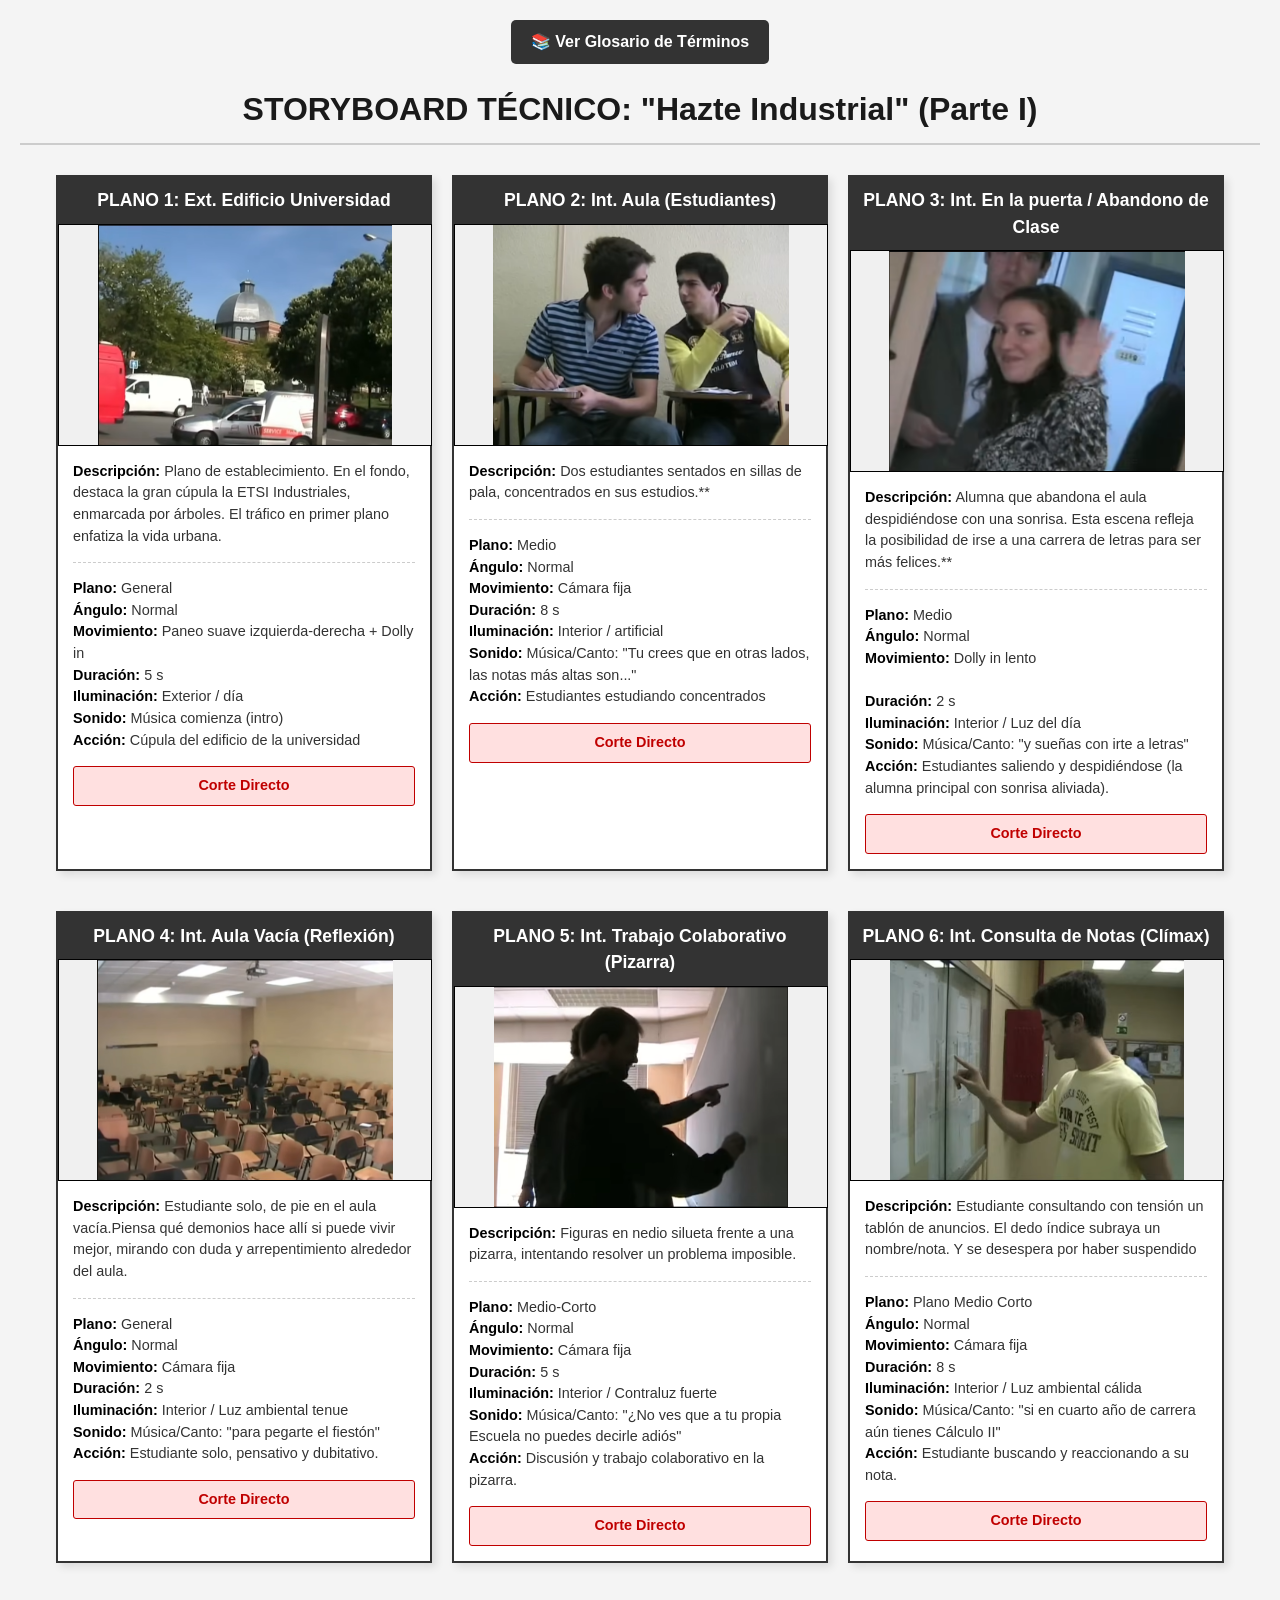
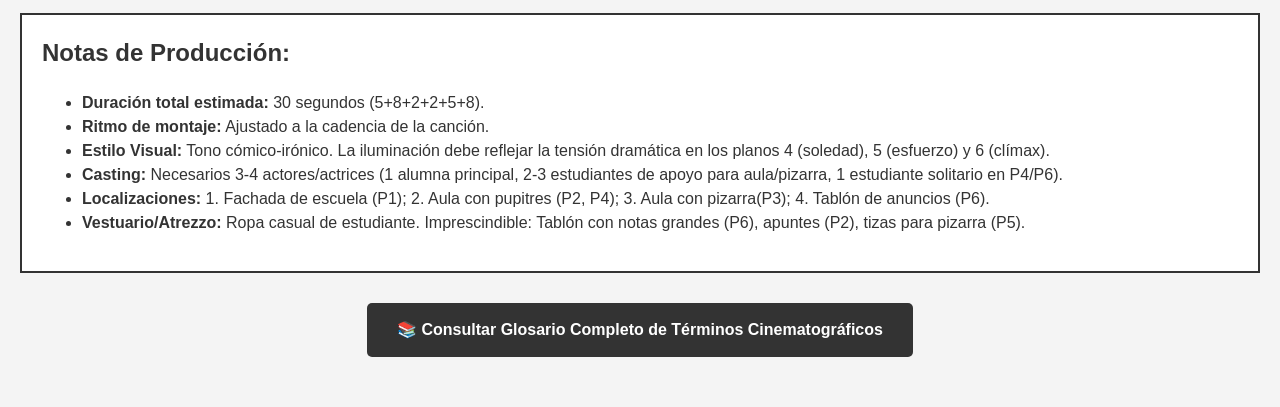
==== commit 05850bb4: "Update index.html" ====
--- a/index.html
+++ b/index.html
@@ -43,7 +43,7 @@
 				El tráfico en primer plano enfatiza la vida urbana.</p>
                 <strong>Plano:</strong> General<br>
                 <strong>Ángulo:</strong> Normal<br>
-                <strong>Movimiento:</strong> Paneo suave izquierda $\rightarrow$ derecha + Dolly in<br>
+                <strong>Movimiento:</strong> Paneo suave izquierda-derecha + Dolly in<br>
                 <strong>Duración:</strong> 5 s<br>
                 <strong>Iluminación:</strong> Exterior / día<br>
                 <strong>Sonido:</strong> Música comienza (intro)<br>
@@ -165,4 +165,5 @@
     </div>
 
 </body>
-</html>+
+</html>
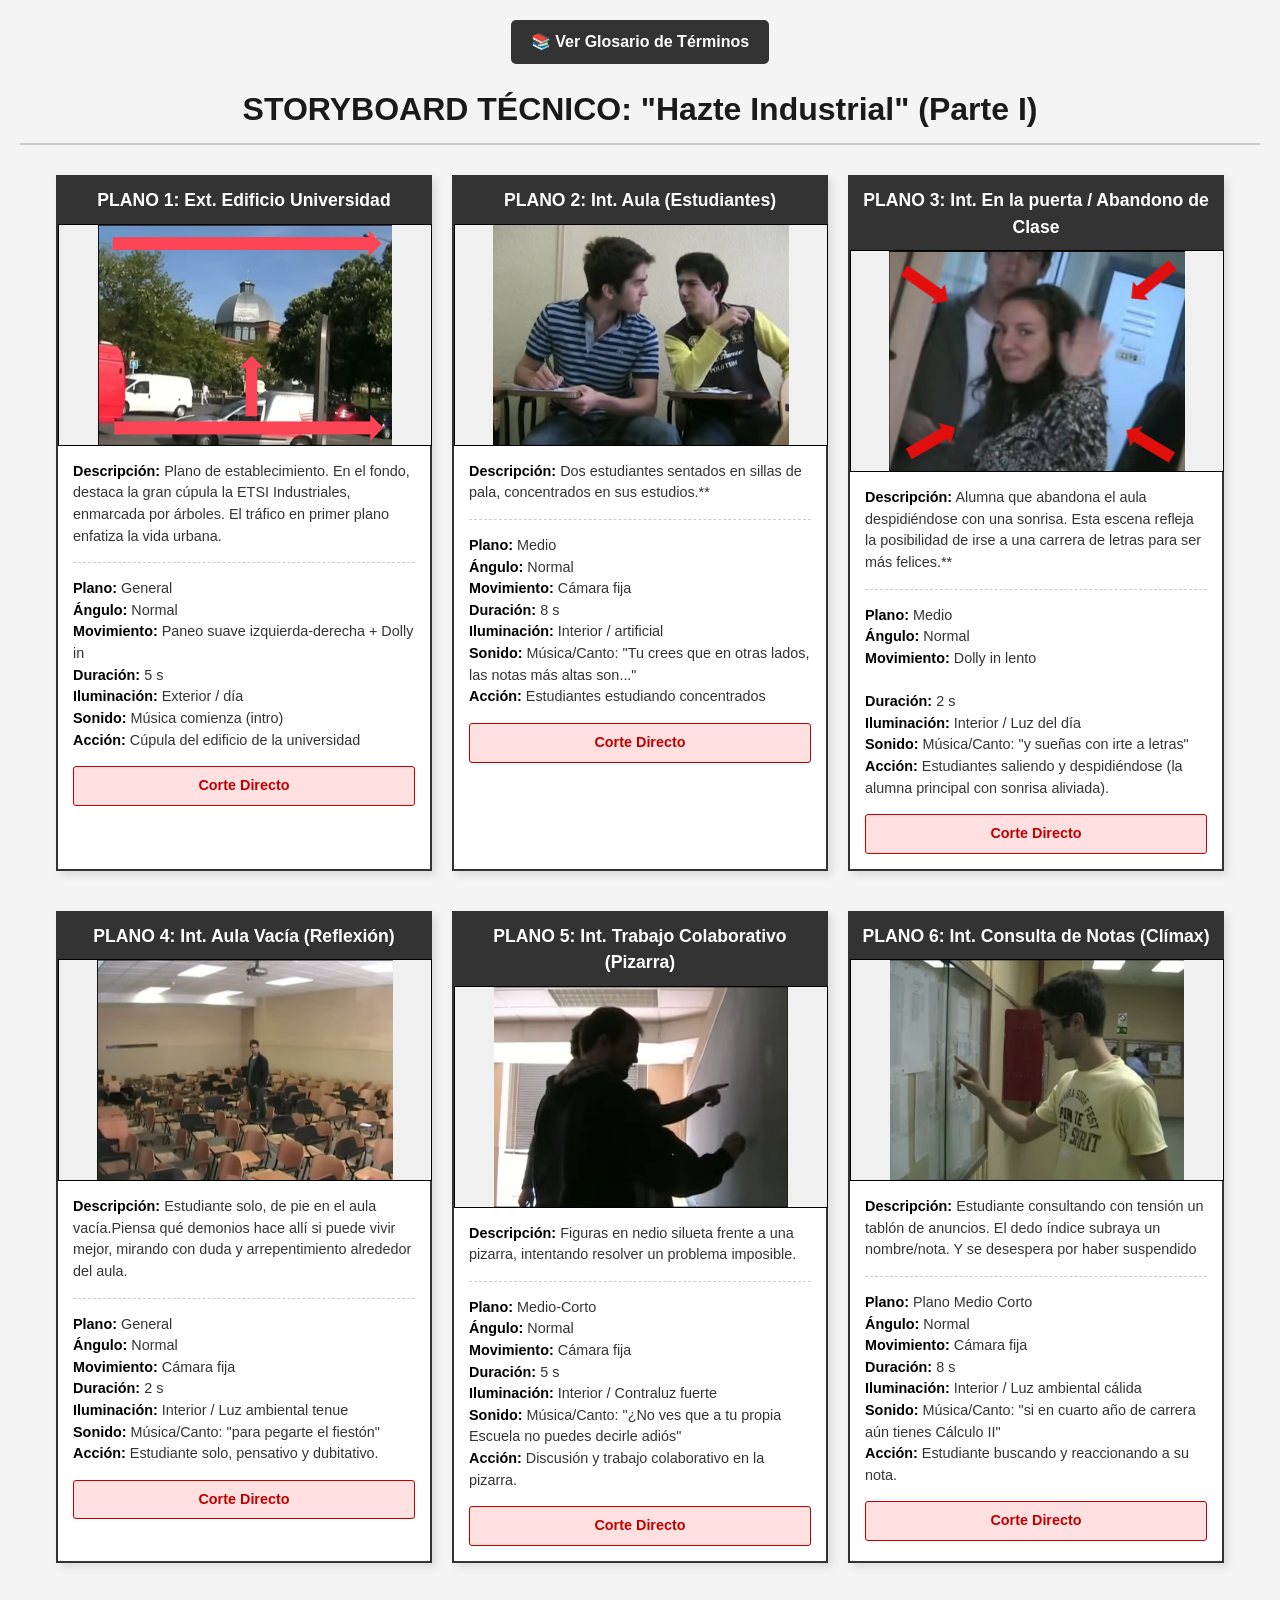
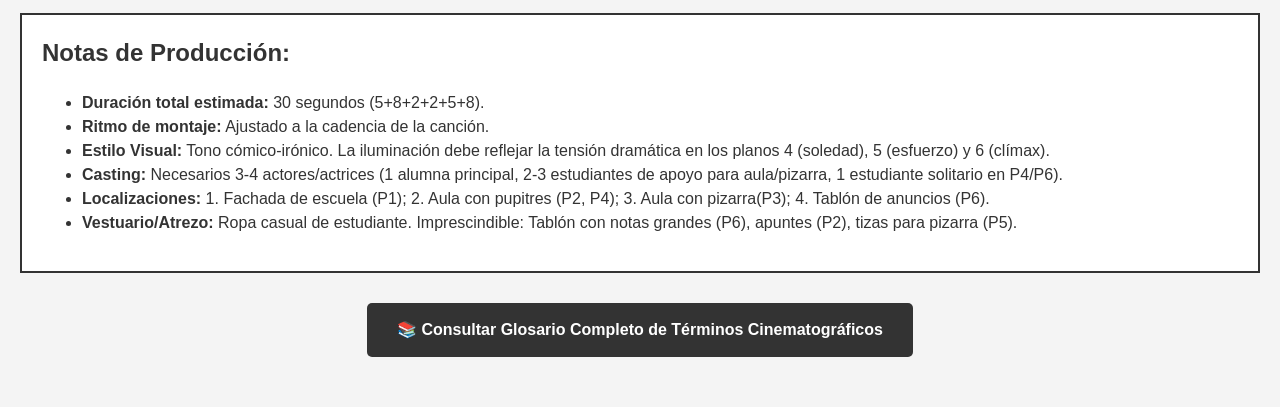
==== commit c3c3e2dc: "Update index.html" ====
--- a/index.html
+++ b/index.html
@@ -155,7 +155,7 @@
 			<li><strong>Estilo Visual:</strong> Tono cómico-irónico. La iluminación debe reflejar la tensión dramática en los planos 4 (soledad), 5 (esfuerzo) y 6 (clímax).</li>
             <li><strong>Casting:</strong> Necesarios 3-4 actores/actrices (1 alumna principal, 2-3 estudiantes de apoyo para aula/pizarra, 1 estudiante solitario en P4/P6).</li>
             <li><strong>Localizaciones: </strong> 1. Fachada de escuela (P1); 2. Aula con pupitres (P2, P4); 3. Aula con pizarra(P3); 4. Tablón de anuncios (P6).</li>
-            <li><strong>Vestuario/Atrezzo:</strong> Ropa casual de estudiante. Imprescindible: Tablón con notas grandes (P6), apuntes (P2), tizas para pizarra (P5).</li>
+            <li><strong>Vestuario/Atrezo:</strong> Ropa casual de estudiante. Imprescindible: Tablón con notas grandes (P6), apuntes (P2), tizas para pizarra (P5).</li>
 
         </ul>
     </div>
@@ -167,3 +167,4 @@
 </body>
 
 </html>
+
